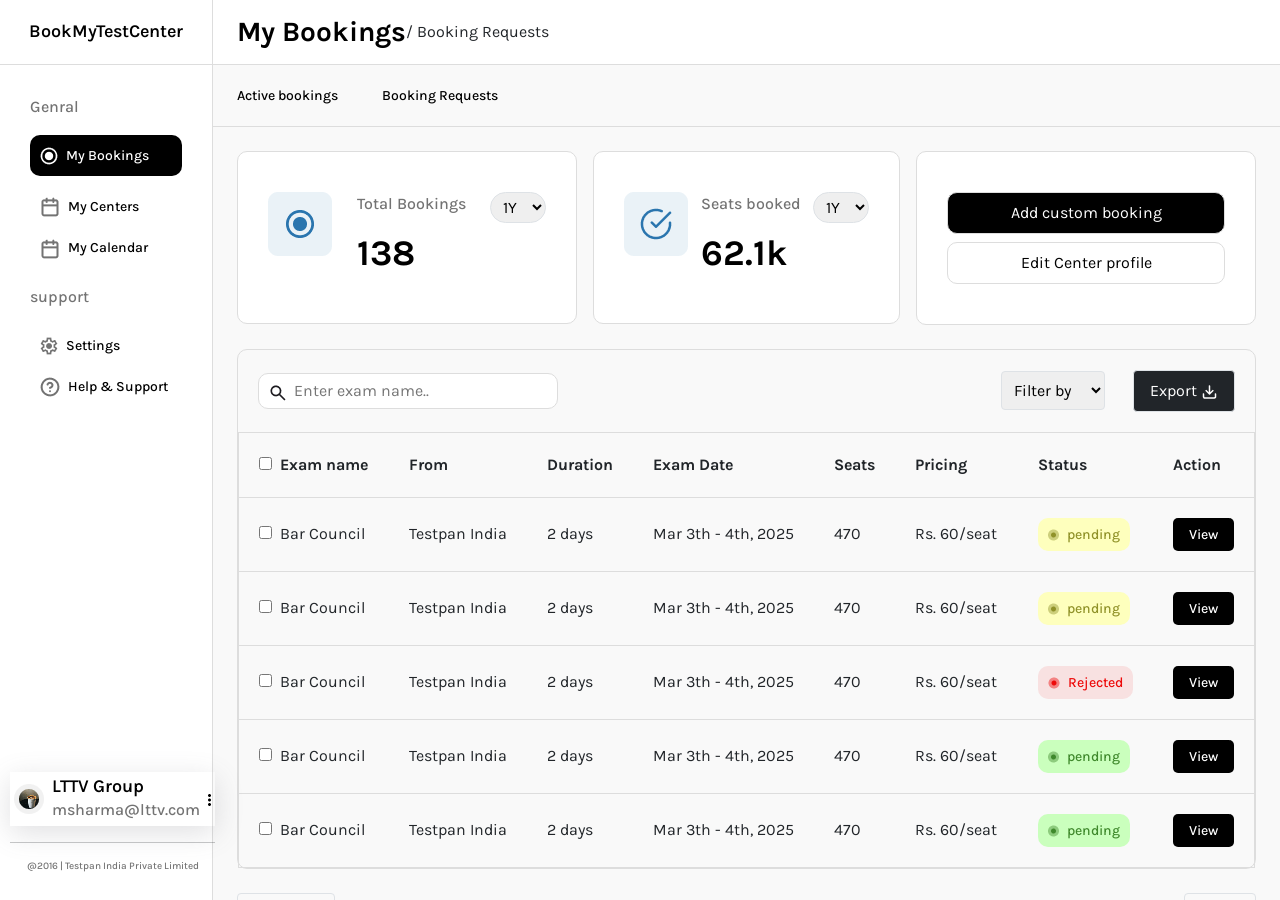
==== booking.html @ d80aacbb "test center ui" ====
<!DOCTYPE html>
<html lang="en">

<head>
    <meta charset="UTF-8">
    <meta name="viewport" content="width=device-width, initial-scale=1.0">
    <title>TestCenter_project</title>
    <link rel="stylesheet" href="./bootstrap/bootstrap.min.css">
    <link rel="stylesheet" href="./css/style.css">
    <link rel="icon" href="./asserts/logo.png">
</head>

<body>

    <!-- ///////////////////////////////////// My Bookings section start ///////////////////////////////////-->
    <div class="My-booking-section" id="booking">
        <div class="container-fluid">
            <div class="row">
                <div class="col-2 p-0">
                    <div class="aside-section">
                        <div class="aside-heading">
                            <h3 class="m-0">BookMyTestCenter</h3>
                        </div>
                        <ul class="aside-list">
                            <p>Genral</p>
                            <li><a href="#" class="active-link"><img src="./asserts/white-circle.png" alt=""
                                        class="me-2">My Bookings</a></li>
                            <li><a href="#"><img src="./asserts/Calendar.png" alt="" class="me-2">My Centers</a></li>
                            <li><a href="#"><img src="./asserts/Calendar.png" alt="" class="me-2">My Calendar</a></li>
                            <p class="mt-3">support</p>
                            <li>
                                <a href="#"> <img src="./asserts/setting-icon.png" alt="" class="me-2">Settings</a>
                            </li>
                            <li>
                                <a href="#"><img src="./asserts/help-icon.png" alt="" class="me-2">Help & Support</a>
                            </li>
                        </ul>
                        <div class="company-wrapper">
                            <div class="company-add">
                                <div class="p-1">
                                    <img src="./asserts/coffee-logo.png" alt="">
                                </div>
                                <div class="comp-heading p-1">
                                    <h3 class="m-0">LTTV Group</h3>
                                    <p class="m-0">msharma@lttv.com</p>
                                </div>
                                <div class="p-1">
                                    <img src="./asserts/dout-icon.png" alt="">
                                </div>
                            </div>
                            <hr>
                            <p class="founding">@2016 | Testpan India Private Limited</p>
                        </div>

                    </div>
                </div>
                <div class="col-10 p-0 ">
                    <div class="container-wrapper">
                        <div class="my-booking-wrapper">
                            <div class="my-booking-header ps-4">
                                <h2 class="m-0 fs-3">My Bookings</h2>
                                <span>/ Booking Requests</span>
                            </div>
                        </div>
                        <!-- ///////////////////////////////////////// Modal -->
                        <div class="modal fade" id="bookingModal" tabindex="-1" aria-labelledby="bookingModalLabel"
                            aria-hidden="true">
                            <div class="modal-dialog modal-lg">
                                <div class="modal-content">
                                    <div class="modal-header">
                                        <h5 class="modal-title fw-bold">Bar Council Exam</h5>
                                        <button type="button" class="btn-close" data-bs-dismiss="modal"
                                            aria-label="Close"></button>
                                    </div>
                                    <div class="modal-body">
                                        <h6 class="fw-semibold">01: Project Details</h6>

                                        <div class="form-group">
                                            <label class="form-label">Exam Date</label>
                                            <input type="text" class="form-control" value="Mar 3rd - 4th, 2025"
                                                readonly>
                                        </div>
                                        <div class="form-group">
                                            <label class="form-label">Exam Category</label>
                                            <input type="text" class="form-control" value="Government" readonly>
                                        </div>
                                        <div class="form-group">
                                            <label class="form-label">Exam City</label>
                                            <input type="text" class="form-control" value="Delhi" readonly>
                                        </div>
                                        <div class="form-group">
                                            <label class="form-label">Seats</label>
                                            <input type="text" class="form-control" value="470" readonly>
                                        </div>
                                        <div class="form-group">
                                            <label class="form-label">From</label>
                                            <input type="text" class="form-control" value="Testpan India" readonly>
                                        </div>
                                        <div class="form-group">
                                            <label class="form-label">Pricing</label>
                                            <input type="text" class="form-control" value="Rs. 60 / seat" readonly>
                                        </div>

                                        <h6 class="fw-semibold mt-4">02: Software & Hardware Requirements</h6>
                                        <div class="form-group">
                                            <label class="form-label">Exam Mode</label>
                                            <input type="text" class="form-control" value="Internet based" readonly>
                                        </div>

                                        <h6 class="fw-semibold mt-4">Computer Configuration</h6>
                                        <div class="form-group">
                                            <label class="form-label">Operating System</label>
                                            <input type="text" class="form-control" value="Windows 10" readonly>
                                        </div>
                                        <div class="form-group">
                                            <label class="form-label">RAM</label>
                                            <input type="text" class="form-control" value="4 GB" readonly>
                                        </div>
                                        <div class="form-group">
                                            <label class="form-label">Processor</label>
                                            <input type="text" class="form-control" value="i7, 10th Gen" readonly>
                                        </div>
                                        <div class="form-group">
                                            <label class="form-label">Display Resolution</label>
                                            <input type="text" class="form-control" value="1200 x 800" readonly>
                                        </div>
                                        <div class="form-group">
                                            <label class="form-label">Internet on each device</label>
                                            <input type="text" class="form-control" value="Yes" readonly>
                                        </div>

                                        <h6 class="fw-semibold mt-4">03: Amenity Requirements</h6>
                                        <div class="form-group">
                                            <label class="form-label">Parking Facility</label>
                                            <input type="text" class="form-control" value="Yes" readonly>
                                        </div>
                                        <div class="form-group">
                                            <label class="form-label">Security Guard</label>
                                            <input type="text" class="form-control" value="Male" readonly>
                                        </div>
                                        <div class="form-group">
                                            <label class="form-label">Lockers</label>
                                            <input type="text" class="form-control" value="Yes" readonly>
                                        </div>
                                        <div class="form-group">
                                            <label class="form-label">Waiting area</label>
                                            <input type="text" class="form-control" value="Yes" readonly>
                                        </div>
                                        <div class="form-group">
                                            <label class="form-label">Power Backup</label>
                                            <input type="text" class="form-control" value="Yes" readonly>
                                        </div>
                                        <div class="form-group">
                                            <label class="form-label">PH Handicapped</label>
                                            <input type="text" class="form-control" value="Yes" readonly>
                                        </div>
                                        <div class="form-group">
                                            <label class="form-label">Printer</label>
                                            <input type="text" class="form-control" value="Yes" readonly>
                                        </div>
                                        <div class="form-group">
                                            <label class="form-label">Rough sheet</label>
                                            <input type="text" class="form-control" value="Yes" readonly>
                                        </div>
                                        <div class="form-group">
                                            <label class="form-label">Partition</label>
                                            <input type="text" class="form-control" value="Yes" readonly>
                                        </div>
                                        <div class="form-group">
                                            <label class="form-label">AC in lab</label>
                                            <input type="text" class="form-control" value="Yes" readonly>
                                        </div>
                                        <div class="form-group">
                                            <label class="form-label">CCTV required </label>
                                            <input type="text" class="form-control" value="Yes" readonly>
                                        </div>
                                        <div class="form-group">
                                            <label class="form-label">Footage required </label>
                                            <input type="text" class="form-control" value="Yes" readonly>
                                        </div>
                                        <hr>
                                        <div>
                                            <button class="btn btn-danger reject-details">Reject</button>
                                            <button class="btn btn-success accept-details">Accept</button>
                                        </div>
                                    </div>
                                </div>
                            </div>
                        </div>
                        <!-- ///////////////////////////////////// -->
                        <div class="main-contant">
                            <div class="my-booking-tab px-4">
                                <a href="#">Active bookings</a>
                                <a href="#">Booking Requests</a>
                            </div>
                            <div class="matrix-wrapper p-4 d-flex justify-content-between align-items-center">
                                <div class="col-4">
                                    <div class="matrix-box justify-content-between">
                                        <div><img src="./asserts/Group 1073714507.png" alt=""></div>
                                        <div class="">
                                            <p>Total Bookings</p>
                                            <h2>138</h2>
                                        </div>
                                        <div>
                                            <select name="" id="" class="py-1 px-2 border rounded-pill">
                                                <option value="">1Y</option>
                                                <option value="">2Y</option>
                                                <option value="">3Y</option>
                                            </select>
                                        </div>
                                    </div>
                                </div>
                                <div class="col-4">
                                    <div class="matrix-box justify-content-between mx-3">
                                        <div><img src="./asserts/seets-books.png" alt=""></div>
                                        <div class="">
                                            <p>Seats booked</p>
                                            <h2>62.1k</h2>
                                        </div>
                                        <div>
                                            <select name="" id="" class="border rounded-pill px-2 py-1">
                                                <option value="">1Y</option>
                                                <option value="">2Y</option>
                                                <option value="">3Y</option>
                                            </select>
                                        </div>
                                    </div>
                                </div>
                                <div class=" col-4">
                                    <div class="matrix-box">
                                        <div class="custom-booking-btn-box">
                                            <button class="w-100 mb-2 custom-btn">Add custom booking</button>
                                            <button class="w-100 center-profile-btn">Edit Center profile</button>
                                        </div>
                                    </div>
                                </div>
                            </div>
                            <div class="table-wrapper px-4">
                                <div class="table-container">
                                    <div class="table-header">
                                        <div class="table-input"><img src="./asserts/search.png" alt=""><input
                                                type="text" placeholder="Enter exam name.."></div>
                                        <div>
                                            <select name="" id="" class="p-2 me-4 border rounded">
                                                <option value="">Filter by</option>
                                                <option value="">Filter by1</option>
                                                <option value="">Filter by2</option>
                                            </select>
                                            <button class="py-2 px-3 border rounded bg-dark text-white">Export <img
                                                    src="./asserts/Download.png" alt=""></button>
                                        </div>
                                    </div>
                                    <table>
                                        <thead>
                                            <tr>
                                                <th> <input type="checkbox" class="me-2">Exam name</th>
                                                <th>From</th>
                                                <th>Duration</th>
                                                <th>Exam Date</th>
                                                <th>Seats</th>
                                                <th>Pricing </th>
                                                <th>Status</th>
                                                <th>Action</th>
                                            </tr>
                                        </thead>
                                        <tbody>
                                            <tr>
                                                <td><input type="checkbox" class="me-2">Bar Council</td>
                                                <td>Testpan India</td>
                                                <td>2 days</td>
                                                <td>Mar 3th - 4th, 2025</td>
                                                <td>470</td>
                                                <td>Rs. 60/seat</td>
                                                <td><a href="#" class="pending"><img src="./asserts/panding-icon.png"
                                                            alt="" class="me-2">pending</a></td>
                                                <td><a href="#" class="View-btn" data-bs-toggle="modal"
                                                        data-bs-target="#bookingModal">View</a></td>
                                            </tr>
                                            <tr>
                                                <td><input type="checkbox" class="me-2">Bar Council</td>
                                                <td>Testpan India</td>
                                                <td>2 days</td>
                                                <td>Mar 3th - 4th, 2025</td>
                                                <td>470</td>
                                                <td>Rs. 60/seat</td>
                                                <td><a href="#" class="pending"><img src="./asserts/panding-icon.png"
                                                            alt="" class="me-2">pending</a></td>
                                                <td><a href="#" class="View-btn">View</a></td>
                                            </tr>
                                            <tr>
                                                <td><input type="checkbox" class="me-2">Bar Council</td>
                                                <td>Testpan India</td>
                                                <td>2 days</td>
                                                <td>Mar 3th - 4th, 2025</td>
                                                <td>470</td>
                                                <td>Rs. 60/seat</td>
                                                <td><a href="#" class="rejected "><img src="./asserts/reject-icon.png"
                                                            alt="" class="me-2">Rejected</a></td>
                                                <td><a href="#" class="View-btn">View</a></td>
                                            </tr>
                                            <tr>
                                                <td><input type="checkbox" class="me-2">Bar Council</td>
                                                <td>Testpan India</td>
                                                <td>2 days</td>
                                                <td>Mar 3th - 4th, 2025</td>
                                                <td>470</td>
                                                <td>Rs. 60/seat</td>
                                                <td><a href="#" class="accepted"><img src="./asserts/accept-icon.png"
                                                            alt="" class="me-2">pending</a></td>
                                                <td><a href="#" class="View-btn">View</a></td>
                                            </tr>
                                            <tr>
                                                <td><input type="checkbox" class="me-2">Bar Council</td>
                                                <td>Testpan India</td>
                                                <td>2 days</td>
                                                <td>Mar 3th - 4th, 2025</td>
                                                <td>470</td>
                                                <td>Rs. 60/seat</td>
                                                <td><a href="#" class="accepted"><img src="./asserts/accept-icon.png"
                                                            alt="" class="me-2">pending</a></td>
                                                <td><a href="#" class="View-btn">View</a></td>
                                            </tr>
                                        </tbody>
                                    </table>
                                </div>
                                <div class="py-4 d-flex justify-content-between align-items-center">
                                    <div class="border p-2 rounded"><img src="./asserts/Line 175.png" alt="">Previous
                                    </div>
                                    <div>Page 1 of 3</div>
                                    <div class="border p-2 rounded">Next <img src="./asserts/right-arrow.png" alt="">
                                    </div>
                                </div>

                            </div>
                        </div>
                    </div>
                </div>
                <div class="col-10 p-0 d-none">
                    <div class="container-wrapper">
                        <div class="my-booking-wrapper">
                            <div class="my-booking-header ps-4">
                                <h2 class="m-0 fs-3">My Bookings</h2>
                                <span>/ Booking Requests</span>

                            </div>
                        </div>
                        <div class="main-contant">
                            <div class="my-booking-tab px-4">
                                <a href="#">Active bookings</a>
                                <a href="#">Booking Requests</a>
                            </div>
                            <div class="matrix-wrapper p-4 d-flex justify-content-between align-items-center">
                                <div class="col-4">
                                    <div class="matrix-box justify-content-between">
                                        <div><img src="./asserts/Group 1073714507.png" alt=""></div>
                                        <div class="">
                                            <p>Total Bookings</p>
                                            <h2>138</h2>
                                        </div>
                                        <div>
                                            <select name="" id="" class="py-1 px-2 border rounded-pill">
                                                <option value="">1Y</option>
                                                <option value="">2Y</option>
                                                <option value="">3Y</option>
                                            </select>
                                        </div>
                                    </div>
                                </div>
                                <div class="col-4">
                                    <div class="matrix-box justify-content-between mx-3">
                                        <div><img src="./asserts/seets-books.png" alt=""></div>
                                        <div class="">
                                            <p>Seats booked</p>
                                            <h2>62.1k</h2>
                                        </div>
                                        <div>
                                            <select name="" id="" class="border rounded-pill px-2 py-1">
                                                <option value="">1Y</option>
                                                <option value="">2Y</option>
                                                <option value="">3Y</option>
                                            </select>
                                        </div>
                                    </div>
                                </div>
                                <div class=" col-4">
                                    <div class="matrix-box">
                                        <div class="custom-booking-btn-box">
                                            <button class="w-100 mb-2 custom-btn">Add custom booking</button>
                                            <button class="w-100 center-profile-btn">Edit Center profile</button>
                                        </div>
                                    </div>
                                </div>
                            </div>
                            <div class="table-wrapper px-4">
                                <div class="table-container">
                                    <div class="table-header">
                                        <div class="table-input"><img src="./asserts/search.png" alt=""><input
                                                type="text" placeholder="Enter exam name.."></div>
                                        <div>
                                            <select name="" id="" class="p-2 me-4 border rounded">
                                                <option value="">Filter by</option>
                                                <option value="">Filter by1</option>
                                                <option value="">Filter by2</option>
                                            </select>
                                            <button class="py-2 px-3 border rounded bg-dark text-white">Export <img
                                                    src="./asserts/Download.png" alt=""></button>
                                        </div>
                                    </div>
                                    <table>
                                        <thead>
                                            <tr>
                                                <th> <input type="checkbox" class="me-2">Exam name</th>
                                                <th>From</th>
                                                <th>Duration</th>
                                                <th>Exam Date</th>
                                                <th>Seats</th>
                                                <th>Pricing </th>
                                                <th>Status</th>
                                                <th>Action</th>
                                            </tr>
                                        </thead>
                                        <tbody>
                                            <tr>
                                                <td><input type="checkbox" class="me-2">Bar Council</td>
                                                <td>Testpan India</td>
                                                <td>2 days</td>
                                                <td>Mar 3th - 4th, 2025</td>
                                                <td>470</td>
                                                <td>Rs. 60/seat</td>
                                                <td><a href="#" class="accepted"><img src="./asserts/accept-icon.png"
                                                            alt="" class="me-2">Accepted</a></td>
                                                <td><a href="#" class="View-btn" data-bs-toggle="modal"
                                                        data-bs-target="#bookingModal">View</a></td>
                                            </tr>
                                            <tr>
                                                <td><input type="checkbox" class="me-2">Bar Council</td>
                                                <td>Testpan India</td>
                                                <td>2 days</td>
                                                <td>Mar 3th - 4th, 2025</td>
                                                <td>470</td>
                                                <td>Rs. 60/seat</td>
                                                <td><a href="#" class="pending"><img src="./asserts/panding-icon.png"
                                                            alt="" class="me-2">pending</a></td>
                                                <td><a href="#" class="View-btn">View</a></td>
                                            </tr>
                                            <tr>
                                                <td><input type="checkbox" class="me-2">Bar Council</td>
                                                <td>Testpan India</td>
                                                <td>2 days</td>
                                                <td>Mar 3th - 4th, 2025</td>
                                                <td>470</td>
                                                <td>Rs. 60/seat</td>
                                                <td><a href="#" class="rejected "><img src="./asserts/reject-icon.png"
                                                            alt="" class="me-2">Rejected</a></td>
                                                <td><a href="#" class="View-btn">View</a></td>
                                            </tr>
                                            <tr>
                                                <td><input type="checkbox" class="me-2">Bar Council</td>
                                                <td>Testpan India</td>
                                                <td>2 days</td>
                                                <td>Mar 3th - 4th, 2025</td>
                                                <td>470</td>
                                                <td>Rs. 60/seat</td>
                                                <td><a href="#" class="accepted"><img src="./asserts/accept-icon.png"
                                                            alt="" class="me-2">Accepted</a></td>
                                                <td><a href="#" class="View-btn">View</a></td>
                                            </tr>
                                            <tr>
                                                <td><input type="checkbox" class="me-2">Bar Council</td>
                                                <td>Testpan India</td>
                                                <td>2 days</td>
                                                <td>Mar 3th - 4th, 2025</td>
                                                <td>470</td>
                                                <td>Rs. 60/seat</td>
                                                <td><a href="#" class="accepted"><img src="./asserts/accept-icon.png"
                                                            alt="" class="me-2">Accepted</a></td>
                                                <td><a href="#" class="View-btn">View</a></td>
                                            </tr>
                                        </tbody>
                                    </table>
                                </div>
                                <div class="py-4 d-flex justify-content-between align-items-center">
                                    <div class="border p-2 rounded"><img src="./asserts/Line 175.png" alt="">Previous
                                    </div>
                                    <div>Page 1 of 3</div>
                                    <div class="border p-2 rounded">Next <img src="./asserts/right-arrow.png" alt="">
                                    </div>
                                </div>
                            </div>
                        </div>
                    </div>
                </div>
            </div>
        </div>
    </div>
    <!-- ///////////////////////////////////// My Bookings section end -->


    <script src="./bootstrap/bootstrap.bundle.min.js"></script>
    <script src="./js/script.js"></script>
</body>

</html>
---- css/style.css ----
@import url('https://fonts.googleapis.com/css2?family=Karla:ital,wght@0,200..800;1,200..800&family=Roboto:ital,wght@0,100..900;1,100..900&display=swap');

* {
    padding: 0;
    margin: 0;
    box-sizing: border-box;
    font-family: "Karla", serif;
}

h2 {
    font-weight: 700 !important;
    font-size: 36px !important;
    color: #000000;
}

h3 {
    font-size: 18px !important;
    font-weight: 600 !important;
    color: #000000;

}

p {

    font-weight: 500 !important;
    font-size: 16px !important;
    color: #737373;

}

a {
    font-size: 14px !important;
    font-weight: 500 !important;
    color: #000000 !important;
}

label {
    color: #000;
}

.need-help {
    color: #DFDFDF !important;
    background: #000000 !important;
    border-radius: 10px !important;
    padding: 5px 10px;

}

.page {
    display: none;
}

.active {
    display: block;
}

/* ////////////////// slider start ////////////////////////////////*/
.testimonial-box {
    /* width: 400px; */
    background: white;
    padding: 20px;
    text-align: center;
    border-radius: 10px;
    /* box-shadow: 0px 0px 10px rgba(0, 0, 0, 0.1); */
    position: relative;
    overflow: hidden;
}

.testimonial-img-box {
    width: 100%;
    height: 200px;
    background-size: cover;
    background-position: center;
    transition: background-image 0.8s ease-in-out;
}


.testimonial-text-box {
    padding: 20px;
}

.text-center h2 {
    font-size: 22px;
    margin: 10px 0;
}

.text-center p {
    font-size: 16px;
    color: #555;
}

/* Indicators */
.center-profile-indecater {
    display: flex;
    justify-content: center;
    margin-top: 15px;
}

.center-profile-indecater div {
    width: 12px;
    height: 12px;
    background-color: #ddd;
    margin: 0 5px;
    border-radius: 50%;
    transition: background 0.5s;
}

.center-profile-indecater .active {
    background-color: #3498db;
    width: 50px;
    height: 20px;
    border-radius: 20px;
    background-color: #000;
}

/* /////////////////  slider end ///////////////////////////////*/

/* ////////////////////////////////////////////////////// Create an account style start /////////////////////// */
.center-profile,
.Center-Administration-details,
.Exam-Infrastructure-details-section,
.Bank-Account-details-section {
    background-color: #f9f9f9;
}

.back-to-website {
    border: 1px solid #DFDFDF !important;
    border-radius: 10px !important;
}

.form-wrapper input,
.country-code {
    background-color: #f9f9f9;
    border: none;
    outline: none;
    border: 1px solid #DFDFDF;
    border-radius: 10px;
}

.form-wrapper label {
    font-size: 14px;
}

.form-wrapper label span {
    color: #000;
    font-weight: 600;
}

.line-indicator {
    display: flex;
    justify-content: space-between;
    align-items: center;
    padding: 30px 0px;
}

.line-indicator div {
    width: 31%;
    height: 3px;
    background-color: #DDDDDD;
}

.testimonial-img-box {
    width: 100%;
    height: 300px;
    background-color: #fff;

}

.center-profile-indecater {
    display: flex;
    justify-content: center;
    align-items: center;
}

.center-profile-indecater div {
    width: 20px;
    height: 20px;
    background-color: #DDDDDD;
    border-radius: 50%;
    margin: 0px 10px;
}

.border.stepFilled {
    background-color: #f9f9f9;
    border: 1px solid #F9F9F9;
}

/* ////////////////////////////////////////////////////// Create an account style end /////////////////////// */


/*///////////////////////////////////// Verify your phone number section style start /////////////////////////*/
.text-wrapper p span {
    color: #000;
    font-weight: bold;
}

.form-wrapper-phone-number input {
    width: 65px;
    height: 60px;
    padding: 10px;
    border: 2px solid #000000;
    background: #F9FAFB;
    border-radius: 5px;
    display: flex;
    justify-content: center;
    align-items: center;
    font-size: 20px;
    font-weight: 600;
    text-align: center;

}

.form-wrapper-phone-number input[type="number"]::-webkit-inner-spin-button,
input[type="number"]::-webkit-outer-spin-button {
    -webkit-appearance: none;
    margin: 0;
}

.Create_phone_number {
    height: 100vh;
}

.first-indicator {
    background-color: #000 !important;
}

.first-center-profile-indecator {
    width: 50px !important;
    height: 20px !important;
    border-radius: 20px !important;
    background-color: #000 !important;
}

/*///////////////////////////////////// Verify your phone number section style end /////////////////////////*/


/* /////////////////////////////////// M-pin section style start //////////////////////////////////////////// */
.form-wrapper-M-pin input[type="number"]::-webkit-inner-spin-button,
input[type="number"]::-webkit-outer-spin-button {
    -webkit-appearance: none;
    margin: 0;
}

.form-wrapper-M-pin input {
    width: 80px;
    height: 70px;
    padding: 10px;
    border: 2px solid #000000;
    background: #F9FAFB;
    border-radius: 5px;
    display: flex;
    justify-content: center;
    align-items: center;
    font-size: 30px;
    font-weight: bolder;
    text-align: center;
}

/* /////////////////////////////////// M-pin section style end ////////////////////////////////////////////// */

/* //////////////////////////////////// center details style start //////////////////////////////////////// */
.center-details-section {
    background-color: #f9f9f9;
}

.border-shadow {
    box-shadow: 0px 1px 10px 0px #00000021;
}

.intro-tab {
    text-align: center;
    padding: 5px 0px;
    border-radius: 10px;
    background: #F9F9F9 !important;
    border: 1px solid #DFDFDF;

}

.center-details-form input {
    width: 100%;
    padding: 10px;
    border-radius: 10px;
    border: 1px solid #DFDFDF;
}

.center-details-form input[type="radio"] {
    width: 50px;
}

.radio-container {
    border: 1px solid #DFDFDF;
    padding: 10px 0;
    border-radius: 10px;
    background-color: #fff;

}

.Previous-btn {
    background-color: #f9f9f9 !important;
}

.formStep {
    display: none !important;
}

.formStep.show {
    display: block !important;
}

/* //////////////////////////////////// center details style end   ///////////////////////////////////////// */


/* ///////////////////////////////// Exam Infrastructure details section style start /////////////////////////*/

.network-option {
    width: 100%;
    padding: 10px;
    border-radius: 10px;

}

.save-btn {
    width: 81%;
    margin-left: 15px;
}

.Edit-btn {
    border: 1px solid #DDDDDD;
    width: 100%;
    text-align: center;
    background-color: #F9F9F9;
    margin: 0;
    padding: 10px;
    border-radius: 10px;

}


/* ///////////////////////////////// Exam Infrastructure details section style end /////////////////////////*/


/* ///////////////////////////////// Bank Account details section style start //////////////////////////// */
.gst-state-code-wrapper {
    border: 1px solid #DFDFDF;
    border-radius: 10px;
    padding-bottom: 10px;
}

.gst-state-code-wrapper input {
    border-radius: 10px 10px 0px 0px;
}

/* ///////////////////////////////// Bank Account details section style end //////////////////////////// */


/* ///////////////////////////////// pop-Up style start ////////////////////////////////////////// */
.popup-overlay {
    position: fixed;
    top: 0;
    left: 0;
    width: 100%;
    height: 100%;
    background: rgba(0, 0, 0, 0.5);
    display: none;
    /* Default hidden */
    justify-content: center;
    align-items: center;
}

.popup-content {
    background: white;
    padding: 20px;
    border-radius: 10px;
    text-align: center;
    width: 50%;
}

.close-btn {
    background: #000000;
    color: white;
    border: none;
    padding: 8px 15px;
    margin-top: 10px;
    cursor: pointer;
    border-radius: 10px;
}

.popup-content a {
    display: inline-block;
    color: #fff !important;
    text-decoration: none;
    font-size: 20px;
    font-weight: 600;
}

/* ///////////////////////////////// pop-Up style end ///////////////////////////////////////// */
.newLabWrapper {
    display: none;
}

.newLabWrapper.show {
    display: block;
}


/* /////////////////////////////////////// my booking style start /////////////////////////////////*/
.aside-section {
    border-right: 1px solid #DDDDDD;
    height: 100vh;
    position: relative;
}

.aside-heading {
    border-bottom: 1px solid #DDDDDD;
    text-align: center;
    padding: 21px 0px;
}

.aside-list {
    padding: 30px;
    margin: 0;
    list-style: none;
}

.aside-list li a {
    text-decoration: none;
    display: block;
    padding: 10px;
}

.active-link {
    background-color: #000000;
    color: #fff !important;
    margin-bottom: 10px;
    border-radius: 10px;
}


.company-wrapper {
    position: absolute;
    bottom: 0px;
    padding: 10px;
}

.company-add {
    display: flex;
    justify-content: space-between;
    align-items: center;
    box-shadow: rgba(100, 100, 111, 0.2) 0px 7px 29px 0px;
}

.founding {
    font-size: 10px !important;
    text-align: center;
}

.comp-heading h3 {
    font-size: 10px;
}

.comp-heading p {
    font-size: 10px;
}

.my-booking-wrapper {
    flex: 1;
}

.my-booking-header {
    display: flex;
    justify-content: start;
    align-items: center;
    border-bottom: 1px solid #DDDDDD;
    padding: 15px 0px;
    background-color: #fff;
}

.my-booking-tab {
    border-bottom: 1px solid #DDDDDD;
}

.my-booking-tab a {
    margin-right: 40px;
    text-decoration: none;
    padding: 20px 0px;
    display: inline-block;
}

.my-booking-tab a:hover {
    border-bottom: 1px solid #000;
}

.main-contant {
    background-color: #f9f9f9;

}

.container-wrapper {
    height: 100vh;
    overflow: auto;
}

.matrix-box {
    border: 1px solid #f9f9f9;
    padding: 40px 30px;
    border-radius: 10px;
    border: 1px solid #DDDDDD;
    background-color: #fff;
    display: flex;
}

.custom-booking-btn-box button {
    padding: 8px 0px;
    border: 1px solid #DDDDDD;
    border-radius: 10px;
}

.custom-btn {
    background-color: #000;
    color: #fff;
}

.center-profile-btn {
    background-color: #fff;
    color: #000;
}

.table-container {
    border-radius: 10px;
    border: 1px solid #DDDDDD;


}

.table-header {
    display: flex;
    justify-content: space-between;
    align-items: center;
    padding: 20px;

}

.table-input {
    position: relative;
}

.table-input input {
    padding: 5px 35px;
    border: 1px solid #DDDDDD;
    border-radius: 10px;
    width: 300px;
}

.table-input img {
    position: absolute;
    left: 10px;
    top: 10px;

}

table {
    width: 100%;
}

tr {
    border: 1px solid #DDDDDD;
}

td,
th {
    padding: 20px;
}

.pending {
    background: #FEFFBD;
    color: #909229 !important;
    display: inline-block;
    padding: 6px 10px;
    border-radius: 10px;
    text-decoration: none;
}

.rejected {
    background: #ED0A0A1A;
    color: #ED0A0A !important;
    display: inline-block;
    padding: 6px 10px;
    border-radius: 10px;
    text-decoration: none;
}

.accepted {
    background: #CAFFBD;
    color: #3F892C !important;
    display: inline-block;
    padding: 6px 10px;
    border-radius: 10px;
    text-decoration: none;
}

.View-btn {
    padding: 6px 16px;
    background-color: #000;
    color: #fff !important;
    display: inline-block;
    text-decoration: none;
    border-radius: 5px;
}

/*////////////////////////////////////// my booking style end //////////////////////////////////*/

/* Custom CSS for modal */
.modal-content {
    padding: 20px;
    border-radius: 10px;
    max-width: 553px;
}

.modal-header {
    border-bottom: none;
}

.modal-body {
    overflow-y: auto;
}

.form-group {
    display: flex;
    align-items: center;
    margin-bottom: 10px;
}

.form-label {
    width: 40%;
    /* Adjust width of label */
    font-weight: bold;
}

.form-control {
    width: 60%;
    /* Adjust width of input */
}

.reject-details {
    width: 150px;
}

.accept-details {
    width: 315px;
    margin-left: 10px;
}
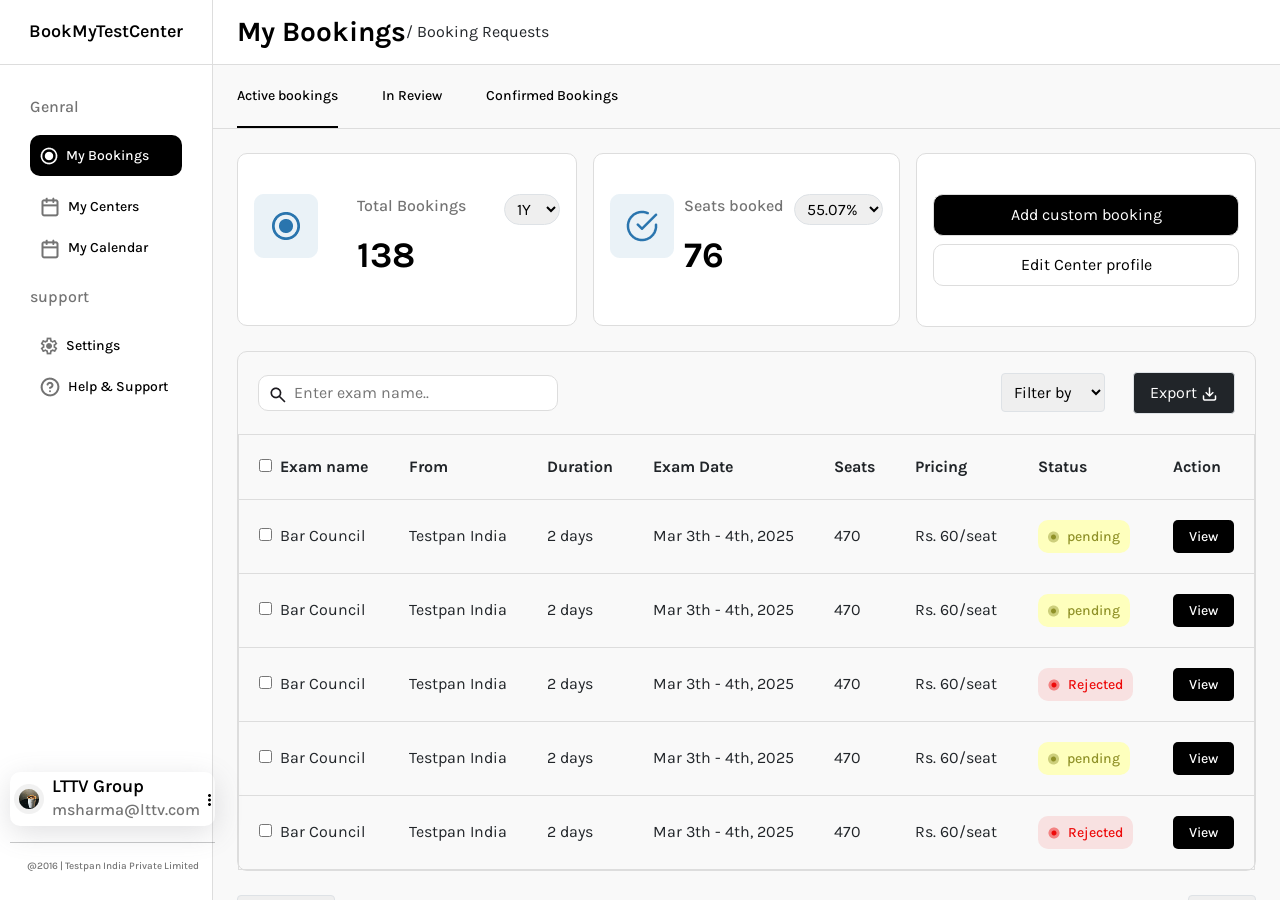
==== commit 9649bf53: "test center ui" ====
--- a/booking.html
+++ b/booking.html
@@ -23,16 +23,26 @@
                         </div>
                         <ul class="aside-list">
                             <p>Genral</p>
-                            <li><a href="#" class="active-link"><img src="./asserts/white-circle.png" alt=""
-                                        class="me-2">My Bookings</a></li>
-                            <li><a href="#"><img src="./asserts/Calendar.png" alt="" class="me-2">My Centers</a></li>
-                            <li><a href="#"><img src="./asserts/Calendar.png" alt="" class="me-2">My Calendar</a></li>
+                            <li>
+                                <a href="#" class="link active" onclick="openCenterBooking(0)"><img
+                                        src="./asserts/white-circle.png" alt="" class="me-2">My Bookings</a>
+                            </li>
+                            <li>
+                                <a href="#" class="link" onclick="openCenterBooking(1)"><img
+                                        src="./asserts/Calendar.png" alt="" class="me-2">My Centers</a>
+                            </li>
+                            <li>
+                                <a href="#" class="link" onclick="openCenterBooking(2)"><img
+                                        src="./asserts/Calendar.png" alt="" class="me-2">My Calendar</a>
+                            </li>
                             <p class="mt-3">support</p>
                             <li>
-                                <a href="#"> <img src="./asserts/setting-icon.png" alt="" class="me-2">Settings</a>
+                                <a href="#" class="link" onclick="openCenterBooking(3)"><img
+                                        src="./asserts/setting-icon.png" alt="" class="me-2">Settings</a>
                             </li>
                             <li>
-                                <a href="#"><img src="./asserts/help-icon.png" alt="" class="me-2">Help & Support</a>
+                                <a href="#" class="link" onclick="openCenterBooking(4)"><img
+                                        src="./asserts/help-icon.png" alt="" class="me-2">Help & Support</a>
                             </li>
                         </ul>
                         <div class="company-wrapper">
@@ -55,439 +65,1145 @@
                     </div>
                 </div>
                 <div class="col-10 p-0 ">
-                    <div class="container-wrapper">
+                    <div class="booking-center active">
                         <div class="my-booking-wrapper">
                             <div class="my-booking-header ps-4">
                                 <h2 class="m-0 fs-3">My Bookings</h2>
                                 <span>/ Booking Requests</span>
                             </div>
                         </div>
-                        <!-- ///////////////////////////////////////// Modal -->
+                        <div class="main-contant">
+                            <div class="my-booking-tab px-4">
+                                <a href="#" class="booking-tab active" onclick="changeTab(0)">Active bookings</a>
+                                <a href="#" class="booking-tab" onclick="changeTab(1)">In Review</a>
+                                <a href="#" class="booking-tab" onclick="changeTab(2)">Confirmed Bookings</a>
+                            </div>
+                            <div class="Matrix-table-cnt center active">
+                                <div class="matrix-wrapper p-4 d-flex justify-content-between align-items-center">
+                                    <div class="col-4">
+                                        <div class="matrix-box justify-content-between">
+                                            <div><img src="./asserts/Group 1073714507.png" alt=""></div>
+                                            <div class="">
+                                                <p>Total Bookings</p>
+                                                <h2>138</h2>
+                                            </div>
+                                            <div>
+                                                <select name="" id="" class="py-1 px-2 border rounded-pill">
+                                                    <option value="">1Y</option>
+                                                    <option value="">2Y</option>
+                                                    <option value="">3Y</option>
+                                                </select>
+                                            </div>
+                                        </div>
+                                    </div>
+                                    <div class="col-4">
+                                        <div class="matrix-box justify-content-between mx-3">
+                                            <div><img src="./asserts/seets-books.png" alt=""></div>
+                                            <div class="">
+                                                <p>Seats booked</p>
+                                                <h2>76</h2>
+                                            </div>
+                                            <div>
+                                                <select name="" id="" class="border rounded-pill px-2 py-1">
+                                                    <option value="">55.07%</option>
+                                                    <option value="">2Y</option>
+                                                    <option value="">3Y</option>
+                                                </select>
+                                            </div>
+                                        </div>
+                                    </div>
+                                    <div class=" col-4">
+                                        <div class="matrix-box">
+                                            <div class="custom-booking-btn-box w-100">
+                                                <button class="w-100 mb-2 custom-btn" data-bs-toggle="modal"
+                                                    data-bs-target="#add-new-bookingModal">Add custom booking</button>
+                                                <button class="w-100 center-profile-btn">Edit Center profile</button>
+                                            </div>
+                                        </div>
+                                    </div>
+                                </div>
+                                <div class="table-wrapper px-4">
+                                    <div class="table-container">
+                                        <div class="table-header">
+                                            <div class="table-input"><img src="./asserts/search.png" alt=""><input
+                                                    type="text" placeholder="Enter exam name.."></div>
+                                            <div>
+                                                <select name="" id="" class="p-2 me-4 border rounded">
+                                                    <option value="">Filter by</option>
+                                                    <option value="">Filter by1</option>
+                                                    <option value="">Filter by2</option>
+                                                </select>
+                                                <button class="py-2 px-3 border rounded bg-dark text-white">Export <img
+                                                        src="./asserts/Download.png" alt=""></button>
+                                            </div>
+                                        </div>
+                                        <table id="myTable">
+                                            <thead>
+                                                <tr>
+                                                    <th> <input type="checkbox" class="me-2">Exam name</th>
+                                                    <th>From</th>
+                                                    <th>Duration</th>
+                                                    <th>Exam Date</th>
+                                                    <th>Seats</th>
+                                                    <th>Pricing </th>
+                                                    <th>Status</th>
+                                                    <th>Action</th>
+                                                </tr>
+                                            </thead>
+                                            <tbody>
+                                                <tr>
+                                                    <td><input type="checkbox" class="me-2">Bar Council</td>
+                                                    <td>Testpan India</td>
+                                                    <td>2 days</td>
+                                                    <td>Mar 3th - 4th, 2025</td>
+                                                    <td>470</td>
+                                                    <td>Rs. 60/seat</td>
+                                                    <td><a href="#" class="pending"><img
+                                                                src="./asserts/panding-icon.png" alt=""
+                                                                class="me-2">pending</a></td>
+                                                    <td><a href="#" class="View-btn" data-bs-toggle="modal"
+                                                            data-bs-target="#bookingModal">View</a></td>
+                                                </tr>
+                                                <tr>
+                                                    <td><input type="checkbox" class="me-2">Bar Council</td>
+                                                    <td>Testpan India</td>
+                                                    <td>2 days</td>
+                                                    <td>Mar 3th - 4th, 2025</td>
+                                                    <td>470</td>
+                                                    <td>Rs. 60/seat</td>
+                                                    <td><a href="#" class="pending"><img
+                                                                src="./asserts/panding-icon.png" alt=""
+                                                                class="me-2">pending</a></td>
+                                                    <td><a href="#" class="View-btn" data-bs-toggle="modal"
+                                                            data-bs-target="#bookingModal">View</a></td>
+                                                </tr>
+                                                <tr>
+                                                    <td><input type="checkbox" class="me-2">Bar Council</td>
+                                                    <td>Testpan India</td>
+                                                    <td>2 days</td>
+                                                    <td>Mar 3th - 4th, 2025</td>
+                                                    <td>470</td>
+                                                    <td>Rs. 60/seat</td>
+                                                    <td><a href="#" class="rejected "><img
+                                                                src="./asserts/reject-icon.png" alt=""
+                                                                class="me-2">Rejected</a></td>
+                                                    <td><a href="#" class="View-btn" data-bs-toggle="modal"
+                                                            data-bs-target="#bookingModal">View</a></td>
+                                                </tr>
+                                                <tr>
+                                                    <td><input type="checkbox" class="me-2">Bar Council</td>
+                                                    <td>Testpan India</td>
+                                                    <td>2 days</td>
+                                                    <td>Mar 3th - 4th, 2025</td>
+                                                    <td>470</td>
+                                                    <td>Rs. 60/seat</td>
+                                                    <td><a href="#" class="pending"><img
+                                                                src="./asserts/panding-icon.png" alt=""
+                                                                class="me-2">pending</a></td>
+                                                    <td><a href="#" class="View-btn" data-bs-toggle="modal"
+                                                            data-bs-target="#bookingModal">View</a></td>
+                                                </tr>
+                                                <tr>
+                                                    <td><input type="checkbox" class="me-2">Bar Council</td>
+                                                    <td>Testpan India</td>
+                                                    <td>2 days</td>
+                                                    <td>Mar 3th - 4th, 2025</td>
+                                                    <td>470</td>
+                                                    <td>Rs. 60/seat</td>
+                                                    <td><a href="#" class="rejected "><img
+                                                                src="./asserts/reject-icon.png" alt=""
+                                                                class="me-2">Rejected</a></td>
+                                                    <td><a href="#" class="View-btn" data-bs-toggle="modal"
+                                                            data-bs-target="#bookingModal">View</a></td>
+                                                </tr>
+                                            </tbody>
+                                        </table>
+                                    </div>
+                                </div>
+                            </div>
+                            <div class="Matrix-table-cnt In-Review center">
+                                <div class="matrix-wrapper p-4 d-flex justify-content-start align-items-center">
+                                    <div class="col-4">
+                                        <div class="matrix-box justify-content-between">
+                                            <div><img src="./asserts/Group 1073714507.png" alt=""></div>
+                                            <div class="">
+                                                <p>In Review</p>
+                                                <h2>58/62</h2>
+                                            </div>
+                                            <div>
+                                                <p class="py-1 px-2 border rounded-pill m-0">% 93.54%</p>
+                                            </div>
+                                        </div>
+                                    </div>
+                                    <div class=" col-4">
+                                        <div class="matrix-box ms-3">
+                                            <div class="custom-booking-btn-box w-100">
+                                                <button class="w-100 mb-2 custom-btn custom-btn" data-bs-toggle="modal"
+                                                    data-bs-target="#add-new-bookingModal">Add custom booking</button>
+                                                <button class="w-100 center-profile-btn">Edit Center profile</button>
+                                            </div>
+                                        </div>
+                                    </div>
+                                </div>
+                                <div class="table-wrapper px-4">
+                                    <div class="table-container">
+                                        <div class="table-header">
+                                            <div class="table-input"><img src="./asserts/search.png" alt=""><input
+                                                    type="text" placeholder="Enter exam name.."></div>
+                                            <div>
+                                                <select name="" id="" class="p-2 me-4 border rounded">
+                                                    <option value="">Filter by</option>
+                                                    <option value="">Filter by1</option>
+                                                    <option value="">Filter by2</option>
+                                                </select>
+                                                <button class="py-2 px-3 border rounded bg-dark text-white">Export <img
+                                                        src="./asserts/Download.png" alt=""></button>
+                                            </div>
+                                        </div>
+                                        <table id="myTable">
+                                            <thead>
+                                                <tr>
+                                                    <th> <input type="checkbox" class="me-2">Exam name</th>
+                                                    <th>From</th>
+                                                    <th>Duration</th>
+                                                    <th>Exam Date</th>
+                                                    <th>Seats</th>
+                                                    <th>Pricing </th>
+                                                    <th>Status</th>
+                                                    <th>Action</th>
+                                                </tr>
+                                            </thead>
+                                            <tbody>
+                                                <tr>
+                                                    <td><input type="checkbox" class="me-2">Bar Council</td>
+                                                    <td>Testpan India</td>
+                                                    <td>2 days</td>
+                                                    <td>Mar 3th - 4th, 2025</td>
+                                                    <td>470</td>
+                                                    <td>Rs. 60/seat</td>
+                                                    <td><a href="#" class="pending"><img
+                                                                src="./asserts/panding-icon.png" alt="" class="me-2">In
+                                                            review</a></td>
+                                                    <td><a href="#" class="View-btn" data-bs-toggle="modal"
+                                                            data-bs-target="#reviewModal">View</a></td>
+                                                </tr>
+                                                <tr>
+                                                    <td><input type="checkbox" class="me-2">Bar Council</td>
+                                                    <td>Testpan India</td>
+                                                    <td>2 days</td>
+                                                    <td>Mar 3th - 4th, 2025</td>
+                                                    <td>470</td>
+                                                    <td>Rs. 60/seat</td>
+                                                    <td><a href="#" class="pending"><img
+                                                                src="./asserts/panding-icon.png" alt="" class="me-2">In
+                                                            review</a></td>
+                                                    <td><a href="#" class="View-btn" data-bs-toggle="modal"
+                                                            data-bs-target="#bookingModal">View</a></td>
+                                                </tr>
+                                                <tr>
+                                                    <td><input type="checkbox" class="me-2">Bar Council</td>
+                                                    <td>Testpan India</td>
+                                                    <td>2 days</td>
+                                                    <td>Mar 3th - 4th, 2025</td>
+                                                    <td>470</td>
+                                                    <td>Rs. 60/seat</td>
+                                                    <td><a href="#" class="pending"><img
+                                                                src="./asserts/panding-icon.png" alt="" class="me-2">In
+                                                            review</a></td>
+                                                    <td><a href="#" class="View-btn" data-bs-toggle="modal"
+                                                            data-bs-target="#bookingModal">View</a></td>
+                                                </tr>
+                                                <tr>
+                                                    <td><input type="checkbox" class="me-2">Bar Council</td>
+                                                    <td>Testpan India</td>
+                                                    <td>2 days</td>
+                                                    <td>Mar 3th - 4th, 2025</td>
+                                                    <td>470</td>
+                                                    <td>Rs. 60/seat</td>
+                                                    <td><a href="#" class="pending"><img
+                                                                src="./asserts/panding-icon.png" alt="" class="me-2">In
+                                                            review</a></td>
+                                                    <td><a href="#" class="View-btn" data-bs-toggle="modal"
+                                                            data-bs-target="#bookingModal">View</a></td>
+                                                </tr>
+                                                <tr>
+                                                    <td><input type="checkbox" class="me-2">Bar Council</td>
+                                                    <td>Testpan India</td>
+                                                    <td>2 days</td>
+                                                    <td>Mar 3th - 4th, 2025</td>
+                                                    <td>470</td>
+                                                    <td>Rs. 60/seat</td>
+                                                    <td><a href="#" class="pending"><img
+                                                                src="./asserts/panding-icon.png" alt="" class="me-2">In
+                                                            review</a></td>
+                                                    <td><a href="#" class="View-btn" data-bs-toggle="modal"
+                                                            data-bs-target="#bookingModa">View</a></td>
+                                                </tr>
+                                            </tbody>
+                                        </table>
+                                    </div>
+                                </div>
+                            </div>
+                            <div class="Matrix-table-cnt Confirmed-Bookings center">
+                                <div class="matrix-wrapper p-4 d-flex justify-content-between align-items-center">
+                                    <div class="col-4">
+                                        <div class="matrix-box justify-content-between">
+                                            <div><img src="./asserts/Group 1073714507.png" alt=""></div>
+                                            <div class="">
+                                                <p>Confirmed bookings</p>
+                                                <h2>58/62</h2>
+                                            </div>
+                                            <div>
+                                                <p class="py-1 px-2 border rounded-pill">% 6.46%</p>
+                                            </div>
+                                        </div>
+                                    </div>
+                                    <div class="col-4">
+                                        <div class="matrix-box justify-content-between mx-3">
+                                            <div><img src="./asserts/seets-books.png" alt=""></div>
+                                            <div class="">
+                                                <p>Seats booked</p>
+                                                <h2>1385</h2>
+                                            </div>
+                                            <div>
+                                                <select name="" id="" class="border rounded-pill px-2 py-1">
+                                                    <option value="">1Y</option>
+                                                    <option value="">2Y</option>
+                                                    <option value="">3Y</option>
+                                                </select>
+                                            </div>
+                                        </div>
+                                    </div>
+                                    <div class=" col-4">
+                                        <div class="matrix-box">
+                                            <div class="custom-booking-btn-box w-100">
+                                                <button class="w-100 mb-2 custom-btn custom-btn" data-bs-toggle="modal"
+                                                    data-bs-target="#add-new-bookingModal">Add custom booking</button>
+                                                <button class="w-100 center-profile-btn">Edit Center profile</button>
+                                            </div>
+                                        </div>
+                                    </div>
+                                </div>
+                                <div class="table-wrapper px-4">
+                                    <div class="table-container">
+                                        <div class="table-header">
+                                            <div class="table-input"><img src="./asserts/search.png" alt=""><input
+                                                    type="text" placeholder="Enter exam name.."></div>
+                                            <div>
+                                                <select name="" id="" class="p-2 me-4 border rounded">
+                                                    <option value="">Filter by</option>
+                                                    <option value="">Filter by1</option>
+                                                    <option value="">Filter by2</option>
+                                                </select>
+                                                <button class="py-2 px-3 border rounded bg-dark text-white">Export <img
+                                                        src="./asserts/Download.png" alt=""></button>
+                                            </div>
+                                        </div>
+                                        <table id="myTable">
+                                            <thead>
+                                                <tr>
+                                                    <th> <input type="checkbox" class="me-2">Exam name</th>
+                                                    <th>From</th>
+                                                    <th>Duration</th>
+                                                    <th>Exam Date</th>
+                                                    <th>Seats</th>
+                                                    <th>Pricing </th>
+                                                    <th>Status</th>
+                                                    <th>Action</th>
+                                                </tr>
+                                            </thead>
+                                            <tbody>
+                                                <tr>
+                                                    <td><input type="checkbox" class="me-2">Bar Council</td>
+                                                    <td>Testpan India</td>
+                                                    <td>2 days</td>
+                                                    <td>Mar 3th - 4th, 2025</td>
+                                                    <td>470</td>
+                                                    <td>Rs. 60/seat</td>
+                                                    <td><a href="#" class="accepted"><img
+                                                                src="./asserts/conform-icon.png" alt=""
+                                                                class="me-2">Confirmed</a></td>
+                                                    <td><a href="#" class="View-btn" data-bs-toggle="modal" data-bs-target="#acceptModal">View</a></td>
+                                                </tr>
+                                                <tr>
+                                                    <td><input type="checkbox" class="me-2">Bar Council</td>
+                                                    <td>Testpan India</td>
+                                                    <td>2 days</td>
+                                                    <td>Mar 3th - 4th, 2025</td>
+                                                    <td>470</td>
+                                                    <td>Rs. 60/seat</td>
+                                                    <td><a href="#" class="accepted"><img
+                                                                src="./asserts/conform-icon.png" alt=""
+                                                                class="me-2">Confirmed</a></td>
+                                                    <td><a href="#" class="View-btn">View</a></td>
+                                                </tr>
+                                                <tr>
+                                                    <td><input type="checkbox" class="me-2">Bar Council</td>
+                                                    <td>Testpan India</td>
+                                                    <td>2 days</td>
+                                                    <td>Mar 3th - 4th, 2025</td>
+                                                    <td>470</td>
+                                                    <td>Rs. 60/seat</td>
+                                                    <td><a href="#" class="accepted"><img
+                                                                src="./asserts/conform-icon.png" alt=""
+                                                                class="me-2">Confirmed</a></td>
+                                                    <td><a href="#" class="View-btn">View</a></td>
+                                                </tr>
+                                                <tr>
+                                                    <td><input type="checkbox" class="me-2">Bar Council</td>
+                                                    <td>Testpan India</td>
+                                                    <td>2 days</td>
+                                                    <td>Mar 3th - 4th, 2025</td>
+                                                    <td>470</td>
+                                                    <td>Rs. 60/seat</td>
+                                                    <td><a href="#" class="accepted"><img
+                                                                src="./asserts/conform-icon.png" alt=""
+                                                                class="me-2">Confirmed</a></td>
+                                                    <td><a href="#" class="View-btn">View</a></td>
+                                                </tr>
+                                                <tr>
+                                                    <td><input type="checkbox" class="me-2">Bar Council</td>
+                                                    <td>Testpan India</td>
+                                                    <td>2 days</td>
+                                                    <td>Mar 3th - 4th, 2025</td>
+                                                    <td>470</td>
+                                                    <td>Rs. 60/seat</td>
+                                                    <td><a href="#" class="accepted"><img
+                                                                src="./asserts/conform-icon.png" alt=""
+                                                                class="me-2">Confirmed</a></td>
+                                                    <td><a href="#" class="View-btn">View</a></td>
+                                                </tr>
+                                            </tbody>
+                                        </table>
+                                    </div>
+                                </div>
+                            </div>
+                            <div class="p-4 d-flex justify-content-between align-items-center">
+                                <button class="border p-2 rounded" onclick="prevPage()"><img
+                                        src="./asserts/Line 175.png" alt="">Previous
+                                </button>
+                                <div id="pageshow">Page 1</div>
+                                <button class="border p-2 rounded" onclick="nextPage()">Next<img
+                                        src="./asserts/right-arrow.png" alt="next">
+                                </button>
+                            </div>
+                        </div>
+
+                        <!-- /////////////////////////////////// Active bookings Modal start /////////////////-->
                         <div class="modal fade" id="bookingModal" tabindex="-1" aria-labelledby="bookingModalLabel"
                             aria-hidden="true">
-                            <div class="modal-dialog modal-lg">
+                            <div class="modal-dialog">
                                 <div class="modal-content">
-                                    <div class="modal-header">
-                                        <h5 class="modal-title fw-bold">Bar Council Exam</h5>
+                                    <div class="modal-header border-bottom pb-3">
                                         <button type="button" class="btn-close" data-bs-dismiss="modal"
                                             aria-label="Close"></button>
                                     </div>
+                                    <div class="project-details-bg-modal">
+                                        <div class="heading p-3">
+                                            <h5 class="modal-title fw-bold">Bar Council Exam</h5>
+                                            <p class="m-0">Booking Received on <span class="text-dark fw-bold">February
+                                                    25th, 2025</span></p>
+                                        </div>
+                                        <div class="modal-body">
+                                            <h6 class="fw-semibold">01: Project Details</h6>
+
+                                            <div class="form-group">
+                                                <label class="form-label">Exam Date</label>
+                                                <input type="text" class="form-control" value="Mar 3rd - 4th, 2025"
+                                                    readonly>
+                                            </div>
+                                            <div class="form-group">
+                                                <label class="form-label">Exam Category</label>
+                                                <input type="text" class="form-control" value="Government" readonly>
+                                            </div>
+                                            <div class="form-group">
+                                                <label class="form-label">Exam City</label>
+                                                <input type="text" class="form-control" value="Delhi" readonly>
+                                            </div>
+                                            <div class="form-group">
+                                                <label class="form-label">Seats</label>
+                                                <input type="text" class="form-control" value="470" readonly>
+                                            </div>
+                                            <div class="form-group">
+                                                <label class="form-label">From</label>
+                                                <input type="text" class="form-control" value="Testpan India" readonly>
+                                            </div>
+                                            <div class="form-group">
+                                                <label class="form-label">Pricing</label>
+                                                <input type="text" class="form-control" value="Rs. 60 / seat" readonly>
+                                            </div>
+
+                                            <h6 class="fw-semibold mt-4">02: Software & Hardware Requirements</h6>
+                                            <div class="form-group">
+                                                <label class="form-label">Exam Mode</label>
+                                                <input type="text" class="form-control" value="Internet based" readonly>
+                                            </div>
+
+                                            <h6 class="fw-semibold mt-4">Computer Configuration</h6>
+                                            <div class="form-group">
+                                                <label class="form-label">Operating System</label>
+                                                <input type="text" class="form-control" value="Windows 10" readonly>
+                                            </div>
+                                            <div class="form-group">
+                                                <label class="form-label">RAM</label>
+                                                <input type="text" class="form-control" value="4 GB" readonly>
+                                            </div>
+                                            <div class="form-group">
+                                                <label class="form-label">Processor</label>
+                                                <input type="text" class="form-control" value="i7, 10th Gen" readonly>
+                                            </div>
+                                            <div class="form-group">
+                                                <label class="form-label">Display Resolution</label>
+                                                <input type="text" class="form-control" value="1200 x 800" readonly>
+                                            </div>
+                                            <div class="form-group">
+                                                <label class="form-label">Internet on each device</label>
+                                                <input type="text" class="form-control" value="Yes" readonly>
+                                            </div>
+
+                                            <h6 class="fw-semibold mt-4">03: Amenity Requirements</h6>
+                                            <div class="form-group">
+                                                <label class="form-label">Parking Facility</label>
+                                                <input type="text" class="form-control" value="Yes" readonly>
+                                            </div>
+                                            <div class="form-group">
+                                                <label class="form-label">Security Guard</label>
+                                                <input type="text" class="form-control" value="Male" readonly>
+                                            </div>
+                                            <div class="form-group">
+                                                <label class="form-label">Lockers</label>
+                                                <input type="text" class="form-control" value="Yes" readonly>
+                                            </div>
+                                            <div class="form-group">
+                                                <label class="form-label">Waiting area</label>
+                                                <input type="text" class="form-control" value="Yes" readonly>
+                                            </div>
+                                            <div class="form-group">
+                                                <label class="form-label">Power Backup</label>
+                                                <input type="text" class="form-control" value="Yes" readonly>
+                                            </div>
+                                            <div class="form-group">
+                                                <label class="form-label">PH Handicapped</label>
+                                                <input type="text" class="form-control" value="Yes" readonly>
+                                            </div>
+                                            <div class="form-group">
+                                                <label class="form-label">Printer</label>
+                                                <input type="text" class="form-control" value="Yes" readonly>
+                                            </div>
+                                            <div class="form-group">
+                                                <label class="form-label">Rough sheet</label>
+                                                <input type="text" class="form-control" value="Yes" readonly>
+                                            </div>
+                                            <div class="form-group">
+                                                <label class="form-label">Partition</label>
+                                                <input type="text" class="form-control" value="Yes" readonly>
+                                            </div>
+                                            <div class="form-group">
+                                                <label class="form-label">AC in lab</label>
+                                                <input type="text" class="form-control" value="Yes" readonly>
+                                            </div>
+                                            <div class="form-group">
+                                                <label class="form-label">CCTV required </label>
+                                                <input type="text" class="form-control" value="Yes" readonly>
+                                            </div>
+                                            <div class="form-group">
+                                                <label class="form-label">Footage required </label>
+                                                <input type="text" class="form-control" value="Yes" readonly>
+                                            </div>
+
+                                        </div>
+                                    </div>
+                                    <div class="pt-4 ps-4 pe-3 bg-white">
+                                        <button class="btn btn-danger reject-details" data-bs-toggle="modal" data-bs-target="#rejectionModal">Reject</button>
+                                        <button class="btn btn-success accept-details">Accept</button>
+                                        <p class="text-center mt-3 fs-5">Have a question? <a href="#"
+                                                class="fs-5 text-decoration-none">Contact us</a></p>
+                                    </div>
+                                </div>
+                            </div>
+                        </div>
+                        <!-- ////////////////////////////////// Active bookings modal end ////////////////-->
+
+                        <!--/////////////////////////////// review modal start ////////////////////////-->
+                        <div class="modal right fade" id="reviewModal" tabindex="-1" aria-labelledby="reviewModalLabel"
+                            aria-hidden="true">
+                            <div class="modal-dialog">
+                                <div class="modal-content">
+                                    <div class="text-end border-bottom p-3  bg-white">
+                                        <button type="button" class="btn-close" data-bs-dismiss="modal"
+                                            aria-label="Close"></button>
+                                    </div>
+                                    <div class="project-details-bg-modal p-3">
+                                        <div class="heading p-3">
+                                            <h5 class="modal-title fw-bold">Bar Council Exam</h5>
+                                            <p class="m-0">Booking Received on <span class="text-dark fw-bold">February
+                                                    25th, 2025</span></p>
+                                        </div>
+                                        <div class="p-3">
+                                            <div class="bg-white p-3 rounded">
+                                                <div class="mb-4">
+                                                    <img src="./asserts/booking-accept-icon.png" alt="">
+                                                    <span>Booking accepted on February 26th, 2025</span>
+                                                </div>
+                                                <div>
+                                                    <img src="./asserts/booking-review-icon.png" alt="">
+                                                    <span>Booking in review. Please wait for confirmation</span>
+                                                </div>
+                                            </div>
+                                        </div>
+                                        <hr>
+                                        <div class="modal-body">
+                                            <h2 class="fs-4">Exam Details</h2>
+                                            <p>Project details </p>
+
+                                            <div class="form-group">
+                                                <label class="form-label">Exam Date</label>
+                                                <input type="text" class="form-control" value="Mar 3rd - 4th, 2025"
+                                                    readonly>
+                                            </div>
+                                            <div class="form-group">
+                                                <label class="form-label">Exam Category</label>
+                                                <input type="text" class="form-control" value="Government" readonly>
+                                            </div>
+                                            <div class="form-group">
+                                                <label class="form-label">Exam City</label>
+                                                <input type="text" class="form-control" value="Delhi" readonly>
+                                            </div>
+                                            <div class="form-group">
+                                                <label class="form-label">Seats</label>
+                                                <input type="text" class="form-control" value="470" readonly>
+                                            </div>
+                                            <div class="form-group">
+                                                <label class="form-label">From</label>
+                                                <input type="text" class="form-control" value="Testpan India" readonly>
+                                            </div>
+                                            <div class="form-group">
+                                                <label class="form-label">Pricing</label>
+                                                <input type="text" class="form-control" value="Rs. 60 / seat" readonly>
+                                            </div>
+
+                                            <h6 class="fw-semibold mt-4">02: Software & Hardware Requirements</h6>
+                                            <div class="form-group">
+                                                <label class="form-label">Exam Mode</label>
+                                                <input type="text" class="form-control" value="Internet based" readonly>
+                                            </div>
+
+                                            <h6 class="fw-semibold mt-4">Computer Configuration</h6>
+                                            <div class="form-group">
+                                                <label class="form-label">Operating System</label>
+                                                <input type="text" class="form-control" value="Windows 10" readonly>
+                                            </div>
+                                            <div class="form-group">
+                                                <label class="form-label">RAM</label>
+                                                <input type="text" class="form-control" value="4 GB" readonly>
+                                            </div>
+                                            <div class="form-group">
+                                                <label class="form-label">Processor</label>
+                                                <input type="text" class="form-control" value="i7, 10th Gen" readonly>
+                                            </div>
+                                            <div class="form-group">
+                                                <label class="form-label">Display Resolution</label>
+                                                <input type="text" class="form-control" value="1200 x 800" readonly>
+                                            </div>
+                                            <div class="form-group">
+                                                <label class="form-label">Internet on each device</label>
+                                                <input type="text" class="form-control" value="Yes" readonly>
+                                            </div>
+
+                                            <h6 class="fw-semibold mt-4">03: Amenity Requirements</h6>
+                                            <div class="form-group">
+                                                <label class="form-label">Parking Facility</label>
+                                                <input type="text" class="form-control" value="Yes" readonly>
+                                            </div>
+                                            <div class="form-group">
+                                                <label class="form-label">Security Guard</label>
+                                                <input type="text" class="form-control" value="Male" readonly>
+                                            </div>
+                                            <div class="form-group">
+                                                <label class="form-label">Lockers</label>
+                                                <input type="text" class="form-control" value="Yes" readonly>
+                                            </div>
+                                            <div class="form-group">
+                                                <label class="form-label">Waiting area</label>
+                                                <input type="text" class="form-control" value="Yes" readonly>
+                                            </div>
+                                            <div class="form-group">
+                                                <label class="form-label">Power Backup</label>
+                                                <input type="text" class="form-control" value="Yes" readonly>
+                                            </div>
+                                            <div class="form-group">
+                                                <label class="form-label">PH Handicapped</label>
+                                                <input type="text" class="form-control" value="Yes" readonly>
+                                            </div>
+                                            <div class="form-group">
+                                                <label class="form-label">Printer</label>
+                                                <input type="text" class="form-control" value="Yes" readonly>
+                                            </div>
+                                            <div class="form-group">
+                                                <label class="form-label">Rough sheet</label>
+                                                <input type="text" class="form-control" value="Yes" readonly>
+                                            </div>
+                                            <div class="form-group">
+                                                <label class="form-label">Partition</label>
+                                                <input type="text" class="form-control" value="Yes" readonly>
+                                            </div>
+                                            <div class="form-group">
+                                                <label class="form-label">AC in lab</label>
+                                                <input type="text" class="form-control" value="Yes" readonly>
+                                            </div>
+                                            <div class="form-group">
+                                                <label class="form-label">CCTV required </label>
+                                                <input type="text" class="form-control" value="Yes" readonly>
+                                            </div>
+                                            <div class="form-group">
+                                                <label class="form-label">Footage required </label>
+                                                <input type="text" class="form-control" value="Yes" readonly>
+                                            </div>
+                                            <p class="text-center my-4">Have a question? <span
+                                                    class="text-dark fw-bold">Contact us</span></p>
+                                        </div>
+                                    </div>
+                                </div>
+                            </div>
+                        </div>
+                        <!--////////////////////////////////// review modal end /////////////////////////-->
+
+                        <!--/////////////////////////////// accept modal start ////////////////////////-->
+                        <div class="modal right fade" id="acceptModal" tabindex="-1" aria-labelledby="acceptModalLabel"
+                            aria-hidden="true">
+                            <div class="modal-dialog">
+                                <div class="modal-content">
+                                    <div class="text-end border-bottom p-3  bg-white">
+                                        <button type="button" class="btn-close" data-bs-dismiss="modal"
+                                            aria-label="Close"></button>
+                                    </div>
+                                    <div class="project-details-bg-modal p-3">
+                                        <div class="heading p-3">
+                                            <h5 class="modal-title fw-bold">Bar Council Exam</h5>
+                                            <p class="m-0">Booking Received on <span class="text-dark fw-bold">February
+                                                    25th, 2025</span></p>
+                                        </div>
+                                        <div class="p-3">
+                                            <div class="bg-white p-3 rounded">
+                                                <div class="mb-4">
+                                                    <img src="./asserts/booking-accept-icon.png" alt="">
+                                                    <span>Booking accepted on February 26th, 2025</span>
+                                                </div>
+                                                <div>
+                                                    <img src="./asserts/booking-accept-icon.png" alt="">
+                                                    <span>Booking confirmed on Feb 29th, 2025</span>
+                                                    <p class="ms-4 m-0">Entry added to your Calendar, <span class="fw-bold text-dark">Check now</span></p>
+                                                </div>
+                                            </div>
+                                        </div>
+                                        <hr>
+                                        <div class="modal-body">
+                                            <h2 class="fs-4">Exam Details</h2>
+                                            <p>Project details </p>
+
+                                            <div class="form-group">
+                                                <label class="form-label">Exam Date</label>
+                                                <input type="text" class="form-control" value="Mar 3rd - 4th, 2025"
+                                                    readonly>
+                                            </div>
+                                            <div class="form-group">
+                                                <label class="form-label">Exam Category</label>
+                                                <input type="text" class="form-control" value="Government" readonly>
+                                            </div>
+                                            <div class="form-group">
+                                                <label class="form-label">Exam City</label>
+                                                <input type="text" class="form-control" value="Delhi" readonly>
+                                            </div>
+                                            <div class="form-group">
+                                                <label class="form-label">Seats</label>
+                                                <input type="text" class="form-control" value="470" readonly>
+                                            </div>
+                                            <div class="form-group">
+                                                <label class="form-label">From</label>
+                                                <input type="text" class="form-control" value="Testpan India" readonly>
+                                            </div>
+                                            <div class="form-group">
+                                                <label class="form-label">Pricing</label>
+                                                <input type="text" class="form-control" value="Rs. 60 / seat" readonly>
+                                            </div>
+
+                                            <h6 class="fw-semibold mt-4">02: Software & Hardware Requirements</h6>
+                                            <div class="form-group">
+                                                <label class="form-label">Exam Mode</label>
+                                                <input type="text" class="form-control" value="Internet based" readonly>
+                                            </div>
+
+                                            <h6 class="fw-semibold mt-4">Computer Configuration</h6>
+                                            <div class="form-group">
+                                                <label class="form-label">Operating System</label>
+                                                <input type="text" class="form-control" value="Windows 10" readonly>
+                                            </div>
+                                            <div class="form-group">
+                                                <label class="form-label">RAM</label>
+                                                <input type="text" class="form-control" value="4 GB" readonly>
+                                            </div>
+                                            <div class="form-group">
+                                                <label class="form-label">Processor</label>
+                                                <input type="text" class="form-control" value="i7, 10th Gen" readonly>
+                                            </div>
+                                            <div class="form-group">
+                                                <label class="form-label">Display Resolution</label>
+                                                <input type="text" class="form-control" value="1200 x 800" readonly>
+                                            </div>
+                                            <div class="form-group">
+                                                <label class="form-label">Internet on each device</label>
+                                                <input type="text" class="form-control" value="Yes" readonly>
+                                            </div>
+
+                                            <h6 class="fw-semibold mt-4">03: Amenity Requirements</h6>
+                                            <div class="form-group">
+                                                <label class="form-label">Parking Facility</label>
+                                                <input type="text" class="form-control" value="Yes" readonly>
+                                            </div>
+                                            <div class="form-group">
+                                                <label class="form-label">Security Guard</label>
+                                                <input type="text" class="form-control" value="Male" readonly>
+                                            </div>
+                                            <div class="form-group">
+                                                <label class="form-label">Lockers</label>
+                                                <input type="text" class="form-control" value="Yes" readonly>
+                                            </div>
+                                            <div class="form-group">
+                                                <label class="form-label">Waiting area</label>
+                                                <input type="text" class="form-control" value="Yes" readonly>
+                                            </div>
+                                            <div class="form-group">
+                                                <label class="form-label">Power Backup</label>
+                                                <input type="text" class="form-control" value="Yes" readonly>
+                                            </div>
+                                            <div class="form-group">
+                                                <label class="form-label">PH Handicapped</label>
+                                                <input type="text" class="form-control" value="Yes" readonly>
+                                            </div>
+                                            <div class="form-group">
+                                                <label class="form-label">Printer</label>
+                                                <input type="text" class="form-control" value="Yes" readonly>
+                                            </div>
+                                            <div class="form-group">
+                                                <label class="form-label">Rough sheet</label>
+                                                <input type="text" class="form-control" value="Yes" readonly>
+                                            </div>
+                                            <div class="form-group">
+                                                <label class="form-label">Partition</label>
+                                                <input type="text" class="form-control" value="Yes" readonly>
+                                            </div>
+                                            <div class="form-group">
+                                                <label class="form-label">AC in lab</label>
+                                                <input type="text" class="form-control" value="Yes" readonly>
+                                            </div>
+                                            <div class="form-group">
+                                                <label class="form-label">CCTV required </label>
+                                                <input type="text" class="form-control" value="Yes" readonly>
+                                            </div>
+                                            <div class="form-group">
+                                                <label class="form-label">Footage required </label>
+                                                <input type="text" class="form-control" value="Yes" readonly>
+                                            </div>
+                                            <p class="text-center my-4">Have a question? <span
+                                                    class="text-dark fw-bold">Contact us</span></p>
+                                        </div>
+                                    </div>
+                                </div>
+                            </div>
+                        </div>
+                        <!--////////////////////////////////// accept modal end /////////////////////////-->
+
+                        <!-- //////////////// coustom booking modal ///////////////////////////////-->
+                        <div class="modal fade" id="add-new-bookingModal" tabindex="-1"
+                            aria-labelledby="add-new-bookingModal" aria-hidden="true">
+                            <div class="modal-dialog modal-dialog-scrollable modal-fullscreen-sm-down">
+                                <div class="modal-content">
+                                    <div class="modal-header d-block border-bottom-0">
+                                        <div class="close-btn-wrapper p-3 text-end">
+                                            <button type="button" class="btn-close " data-bs-dismiss="modal"
+                                                aria-label="Close"></button>
+                                        </div>
+                                        <div class="">
+                                            <div class="text-center">
+                                                <img src="./asserts/plus-icon.png" alt="plus-icon">
+                                            </div>
+                                            <div class="text-center">
+                                                <h3 class="modal-title my-3" id="add-new-bookingModal">Add a new booking
+                                                </h3>
+                                                <p>Please enter the following details to create a booking.</p>
+                                            </div>
+                                        </div>
+                                    </div>
                                     <div class="modal-body">
-                                        <h6 class="fw-semibold">01: Project Details</h6>
-
-                                        <div class="form-group">
-                                            <label class="form-label">Exam Date</label>
-                                            <input type="text" class="form-control" value="Mar 3rd - 4th, 2025"
-                                                readonly>
-                                        </div>
-                                        <div class="form-group">
-                                            <label class="form-label">Exam Category</label>
-                                            <input type="text" class="form-control" value="Government" readonly>
-                                        </div>
-                                        <div class="form-group">
-                                            <label class="form-label">Exam City</label>
-                                            <input type="text" class="form-control" value="Delhi" readonly>
-                                        </div>
-                                        <div class="form-group">
-                                            <label class="form-label">Seats</label>
-                                            <input type="text" class="form-control" value="470" readonly>
-                                        </div>
-                                        <div class="form-group">
-                                            <label class="form-label">From</label>
-                                            <input type="text" class="form-control" value="Testpan India" readonly>
-                                        </div>
-                                        <div class="form-group">
-                                            <label class="form-label">Pricing</label>
-                                            <input type="text" class="form-control" value="Rs. 60 / seat" readonly>
-                                        </div>
-
-                                        <h6 class="fw-semibold mt-4">02: Software & Hardware Requirements</h6>
-                                        <div class="form-group">
-                                            <label class="form-label">Exam Mode</label>
-                                            <input type="text" class="form-control" value="Internet based" readonly>
-                                        </div>
-
-                                        <h6 class="fw-semibold mt-4">Computer Configuration</h6>
-                                        <div class="form-group">
-                                            <label class="form-label">Operating System</label>
-                                            <input type="text" class="form-control" value="Windows 10" readonly>
-                                        </div>
-                                        <div class="form-group">
-                                            <label class="form-label">RAM</label>
-                                            <input type="text" class="form-control" value="4 GB" readonly>
-                                        </div>
-                                        <div class="form-group">
-                                            <label class="form-label">Processor</label>
-                                            <input type="text" class="form-control" value="i7, 10th Gen" readonly>
-                                        </div>
-                                        <div class="form-group">
-                                            <label class="form-label">Display Resolution</label>
-                                            <input type="text" class="form-control" value="1200 x 800" readonly>
-                                        </div>
-                                        <div class="form-group">
-                                            <label class="form-label">Internet on each device</label>
-                                            <input type="text" class="form-control" value="Yes" readonly>
-                                        </div>
-
-                                        <h6 class="fw-semibold mt-4">03: Amenity Requirements</h6>
-                                        <div class="form-group">
-                                            <label class="form-label">Parking Facility</label>
-                                            <input type="text" class="form-control" value="Yes" readonly>
-                                        </div>
-                                        <div class="form-group">
-                                            <label class="form-label">Security Guard</label>
-                                            <input type="text" class="form-control" value="Male" readonly>
-                                        </div>
-                                        <div class="form-group">
-                                            <label class="form-label">Lockers</label>
-                                            <input type="text" class="form-control" value="Yes" readonly>
-                                        </div>
-                                        <div class="form-group">
-                                            <label class="form-label">Waiting area</label>
-                                            <input type="text" class="form-control" value="Yes" readonly>
-                                        </div>
-                                        <div class="form-group">
-                                            <label class="form-label">Power Backup</label>
-                                            <input type="text" class="form-control" value="Yes" readonly>
-                                        </div>
-                                        <div class="form-group">
-                                            <label class="form-label">PH Handicapped</label>
-                                            <input type="text" class="form-control" value="Yes" readonly>
-                                        </div>
-                                        <div class="form-group">
-                                            <label class="form-label">Printer</label>
-                                            <input type="text" class="form-control" value="Yes" readonly>
-                                        </div>
-                                        <div class="form-group">
-                                            <label class="form-label">Rough sheet</label>
-                                            <input type="text" class="form-control" value="Yes" readonly>
-                                        </div>
-                                        <div class="form-group">
-                                            <label class="form-label">Partition</label>
-                                            <input type="text" class="form-control" value="Yes" readonly>
-                                        </div>
-                                        <div class="form-group">
-                                            <label class="form-label">AC in lab</label>
-                                            <input type="text" class="form-control" value="Yes" readonly>
-                                        </div>
-                                        <div class="form-group">
-                                            <label class="form-label">CCTV required </label>
-                                            <input type="text" class="form-control" value="Yes" readonly>
-                                        </div>
-                                        <div class="form-group">
-                                            <label class="form-label">Footage required </label>
-                                            <input type="text" class="form-control" value="Yes" readonly>
-                                        </div>
-                                        <hr>
-                                        <div>
-                                            <button class="btn btn-danger reject-details">Reject</button>
-                                            <button class="btn btn-success accept-details">Accept</button>
-                                        </div>
+                                        <p>Client details.</p>
+                                        <!-- Client Details -->
+                                        <div class="Client-detail-box">
+                                            <p>
+                                                <label>Client name</label>
+                                                <input type="text" class="form-control mb-2" placeholder="...">
+                                            </p>
+                                            <p>
+                                                <label for="">Client email</label>
+                                                <input type="email" class="form-control mb-2" placeholder="...">
+                                            </p>
+                                            <p>
+                                                <label for="">Client Phone number</label>
+                                                <input type="text" class="form-control mb-3" placeholder="...">
+                                            </p>
+                                        </div>
+                                        <!-- Exam Details -->
+                                        <p class="mt-3">Exam details.</p>
+                                        <div class="Client-detail-box">
+                                            <p>
+                                                <label for="">Exam name</label>
+                                                <input type="text" class="form-control mb-2" placeholder="...">
+                                            </p>
+                                            <p>
+                                                <label>Exam type</label>
+                                                <select class="form-select mb-2">
+                                                    <option selected>Select an option</option>
+                                                    <option>Exam Type 1</option>
+                                                    <option>Exam Type 2</option>
+                                                </select>
+                                            </p>
+                                            <p>
+                                                <label for="">Exam location</label>
+                                                <input type="text" class="form-control mb-2" placeholder="...">
+                                            </p>
+                                            <p>
+                                                <label for="">Exam date</label>
+                                                <input type="date" class="form-control mb-2">
+                                            </p>
+                                            <p>
+                                                <label for="">Exam duration (in days)</label>
+                                                <input type="number" class="form-control mb-2"
+                                                    placeholder="Exam duration in days">
+                                            </p>
+                                            <p>
+                                                <label for="">Exam time</label>
+                                                <input type="time" class="form-control mb-3">
+                                            </p>
+                                        </div>
+                                        <!-- Booking Details -->
+                                        <p class="mt-3">Booking details</p>
+                                        <div class="Client-detail-box">
+                                            <p>
+                                                <label for="">Seats booked</label>
+                                                <input type="number" class="form-control mb-2"
+                                                    placeholder="Seats booked">
+                                            </p>
+                                            <p>
+                                                <label for="">Labs assignedLabs assigned</label>
+                                                <select class="form-select mb-3">
+                                                    <option selected>Select 1 or more labs</option>
+                                                    <option>Lab 1</option>
+                                                    <option>Lab 2</option>
+                                                </select>
+                                            </p>
+                                        </div>
+                                    </div>
+                                    <div class="modal-footer border-top-0">
+                                        <button type="button" class="btn btn-dark w-100">Confirm booking</button>
                                     </div>
                                 </div>
                             </div>
                         </div>
-                        <!-- ///////////////////////////////////// -->
-                        <div class="main-contant">
-                            <div class="my-booking-tab px-4">
-                                <a href="#">Active bookings</a>
-                                <a href="#">Booking Requests</a>
-                            </div>
-                            <div class="matrix-wrapper p-4 d-flex justify-content-between align-items-center">
-                                <div class="col-4">
-                                    <div class="matrix-box justify-content-between">
-                                        <div><img src="./asserts/Group 1073714507.png" alt=""></div>
-                                        <div class="">
-                                            <p>Total Bookings</p>
-                                            <h2>138</h2>
-                                        </div>
-                                        <div>
-                                            <select name="" id="" class="py-1 px-2 border rounded-pill">
-                                                <option value="">1Y</option>
-                                                <option value="">2Y</option>
-                                                <option value="">3Y</option>
-                                            </select>
-                                        </div>
-                                    </div>
-                                </div>
-                                <div class="col-4">
-                                    <div class="matrix-box justify-content-between mx-3">
-                                        <div><img src="./asserts/seets-books.png" alt=""></div>
-                                        <div class="">
-                                            <p>Seats booked</p>
-                                            <h2>62.1k</h2>
-                                        </div>
-                                        <div>
-                                            <select name="" id="" class="border rounded-pill px-2 py-1">
-                                                <option value="">1Y</option>
-                                                <option value="">2Y</option>
-                                                <option value="">3Y</option>
-                                            </select>
-                                        </div>
-                                    </div>
-                                </div>
-                                <div class=" col-4">
-                                    <div class="matrix-box">
-                                        <div class="custom-booking-btn-box">
-                                            <button class="w-100 mb-2 custom-btn">Add custom booking</button>
-                                            <button class="w-100 center-profile-btn">Edit Center profile</button>
-                                        </div>
-                                    </div>
-                                </div>
-                            </div>
-                            <div class="table-wrapper px-4">
-                                <div class="table-container">
-                                    <div class="table-header">
-                                        <div class="table-input"><img src="./asserts/search.png" alt=""><input
-                                                type="text" placeholder="Enter exam name.."></div>
-                                        <div>
-                                            <select name="" id="" class="p-2 me-4 border rounded">
-                                                <option value="">Filter by</option>
-                                                <option value="">Filter by1</option>
-                                                <option value="">Filter by2</option>
-                                            </select>
-                                            <button class="py-2 px-3 border rounded bg-dark text-white">Export <img
-                                                    src="./asserts/Download.png" alt=""></button>
-                                        </div>
-                                    </div>
-                                    <table>
+                        <!-- //////////////  coustom booking modal /////////////////////////////////////////-->
+
+                        <!--///////////////// rejection modal start /////////////////////////////-->
+                        <div class="modal fade" id="rejectionModal" tabindex="-1" aria-hidden="true">
+                            <div class="modal-dialog">
+                                <div class="modal-content p-4">
+                                    <div class="modal-header border-0">
+                                        <h5 class="modal-title">Please give us a reason for rejection</h5>
+                                        <button type="button" class="btn-close" data-bs-dismiss="modal" aria-label="Close"></button>
+                                    </div>
+                                    <div class="modal-body">
+                                        <p class="text-muted">We use your responses to understand what went wrong from our end, so that we can fix it the next time.</p>
+                                        <p class="fw-bold">Select all that apply</p>
+                                        <div class="form-check">
+                                            <input class="form-check-input" type="checkbox" id="reason1">
+                                            <label class="form-check-label" for="reason1">Price is not up to the mark <strong>Negotiate?</strong></label>
+                                        </div>
+                                        <div class="form-check">
+                                            <input class="form-check-input" type="checkbox" id="reason2">
+                                            <label class="form-check-label" for="reason2">No of seats do not match</label>
+                                        </div>
+                                        <div class="form-check">
+                                            <input class="form-check-input" type="checkbox" id="reason3">
+                                            <label class="form-check-label" for="reason3">Technical requirements do not match</label>
+                                        </div>
+                                        <div class="form-check">
+                                            <input class="form-check-input" type="checkbox" id="reason4">
+                                            <label class="form-check-label" for="reason4">Change in infrastructure</label>
+                                        </div>
+                                        <div class="form-check">
+                                            <input class="form-check-input" type="checkbox" id="reason5">
+                                            <label class="form-check-label" for="reason5">My reason is not listed here</label>
+                                        </div>
+                                        <textarea class="form-control mt-3 w-100" rows="5" placeholder="Please explain here..."></textarea>
+                                    </div>
+                                    <div class="modal-footer border-0 justify-content-between">
+                                        <button type="button" class="btn btn-light" data-bs-dismiss="modal">Go back</button>
+                                        <button type="button" class="btn btn-dark" data-bs-toggle="modal" data-bs-target="#areYouSureModal">Submit →</button>
+                                    </div>
+                                </div>
+                            </div>
+                        </div>
+                         <!--//////////////////////////// rejection modal end /////////////////////////-->
+
+                         <!--///////////////////////// Are You Sure Modal start /////////////////////////-->
+                         <div class="modal fade right" id="areYouSureModal" tabindex="-1" aria-hidden="true">
+                            <div class="modal-dialog">
+                                <div class="modal-content p-4">
+                                    <div class="modal-header border-0">
+                                        <h5 class="modal-title fw-bold">Are you sure?</h5>
+                                        <button type="button" class="btn-close" data-bs-dismiss="modal" aria-label="Close"></button>
+                                    </div>
+                                    <div class="modal-body">
+                                        <p class="text-muted">This action cannot be undone</p>
+                                    </div>
+                                    <div class="modal-footer border-0">
+                                        <button type="button" class="btn btn-outline-dark" data-bs-dismiss="modal">Recheck</button>
+                                        <button type="button" class="btn btn-danger">Yes, reject →</button>
+                                    </div>
+                                </div>
+                            </div>
+                        </div>
+                         <!--////////////////////////////  Are You Sure Modal end /////////////////////////-->
+                    </div>
+                    <div class="booking-center my-centers-section">
+                        <h1>My-centers</h1>
+                    </div>
+                    <div class="booking-center w-100 calender-section">
+                        <div class="my-booking-wrapper">
+                            <div class="my-booking-header px-4">
+                                <h2 class="m-0 fs-3">My Calendar</h2>
+                            </div>
+                        </div>
+                        <div class="d-flex">
+                            <div class="col-8">
+                                <div class="d-flex justify-content-between align-items-center p-4">
+                                    <div>
+                                        <select name="" id="" class="border-0 fs-4">
+                                            <option value="">March 3rd, 2025 </option>
+                                            <option value="">April 3rd, 2025 </option>
+                                            <option value="">May 3rd, 2025 </option>
+                                        </select>
+                                        <p class="m-0">Tuesday</p>
+                                    </div>
+                                    <div><button class="btn btn-dark fs-6">Add new booking</button></div>
+                                </div>
+                                <div class="p-4">
+                                    <table class="calender-table">
                                         <thead>
                                             <tr>
-                                                <th> <input type="checkbox" class="me-2">Exam name</th>
-                                                <th>From</th>
-                                                <th>Duration</th>
-                                                <th>Exam Date</th>
-                                                <th>Seats</th>
-                                                <th>Pricing </th>
-                                                <th>Status</th>
-                                                <th>Action</th>
+                                                <th>Sun</th>
+                                                <th>Mon</th>
+                                                <th>Tue</th>
+                                                <th>Wed</th>
+                                                <th>Thu</th>
+                                                <th>Fri</th>
+                                                <th>Sat</th>
+
                                             </tr>
                                         </thead>
                                         <tbody>
                                             <tr>
-                                                <td><input type="checkbox" class="me-2">Bar Council</td>
-                                                <td>Testpan India</td>
-                                                <td>2 days</td>
-                                                <td>Mar 3th - 4th, 2025</td>
-                                                <td>470</td>
-                                                <td>Rs. 60/seat</td>
-                                                <td><a href="#" class="pending"><img src="./asserts/panding-icon.png"
-                                                            alt="" class="me-2">pending</a></td>
-                                                <td><a href="#" class="View-btn" data-bs-toggle="modal"
-                                                        data-bs-target="#bookingModal">View</a></td>
+                                                <td>1</td>
+                                                <td>2</td>
+                                                <td class="date-day">3</td>
+                                                <td>4</td>
+                                                <td>5</td>
+                                                <td>6</td>
+                                                <td>7</td>
                                             </tr>
                                             <tr>
-                                                <td><input type="checkbox" class="me-2">Bar Council</td>
-                                                <td>Testpan India</td>
-                                                <td>2 days</td>
-                                                <td>Mar 3th - 4th, 2025</td>
-                                                <td>470</td>
-                                                <td>Rs. 60/seat</td>
-                                                <td><a href="#" class="pending"><img src="./asserts/panding-icon.png"
-                                                            alt="" class="me-2">pending</a></td>
-                                                <td><a href="#" class="View-btn">View</a></td>
+                                                <td>8</td>
+                                                <td>9</td>
+                                                <td>10</td>
+                                                <td>11</td>
+                                                <td>12</td>
+                                                <td>13</td>
+                                                <td>14</td>
                                             </tr>
                                             <tr>
-                                                <td><input type="checkbox" class="me-2">Bar Council</td>
-                                                <td>Testpan India</td>
-                                                <td>2 days</td>
-                                                <td>Mar 3th - 4th, 2025</td>
-                                                <td>470</td>
-                                                <td>Rs. 60/seat</td>
-                                                <td><a href="#" class="rejected "><img src="./asserts/reject-icon.png"
-                                                            alt="" class="me-2">Rejected</a></td>
-                                                <td><a href="#" class="View-btn">View</a></td>
+                                                <td>15</td>
+                                                <td>16</td>
+                                                <td>17</td>
+                                                <td>18</td>
+                                                <td>19</td>
+                                                <td>20</td>
+                                                <td>21</td>
                                             </tr>
                                             <tr>
-                                                <td><input type="checkbox" class="me-2">Bar Council</td>
-                                                <td>Testpan India</td>
-                                                <td>2 days</td>
-                                                <td>Mar 3th - 4th, 2025</td>
-                                                <td>470</td>
-                                                <td>Rs. 60/seat</td>
-                                                <td><a href="#" class="accepted"><img src="./asserts/accept-icon.png"
-                                                            alt="" class="me-2">pending</a></td>
-                                                <td><a href="#" class="View-btn">View</a></td>
+                                                <td>22</td>
+                                                <td>23</td>
+                                                <td>24</td>
+                                                <td class="date-day">25</td>
+                                                <td>26</td>
+                                                <td>27</td>
+                                                <td>28</td>
                                             </tr>
                                             <tr>
-                                                <td><input type="checkbox" class="me-2">Bar Council</td>
-                                                <td>Testpan India</td>
-                                                <td>2 days</td>
-                                                <td>Mar 3th - 4th, 2025</td>
-                                                <td>470</td>
-                                                <td>Rs. 60/seat</td>
-                                                <td><a href="#" class="accepted"><img src="./asserts/accept-icon.png"
-                                                            alt="" class="me-2">pending</a></td>
-                                                <td><a href="#" class="View-btn">View</a></td>
+                                                <td>29</td>
+                                                <td>30</td>
+                                                <td>31</td>
+                                                <td class="next-month">Apr 1</td>
+                                                <td>2</td>
+                                                <td>3</td>
+                                                <td>4</td>
                                             </tr>
                                         </tbody>
                                     </table>
                                 </div>
-                                <div class="py-4 d-flex justify-content-between align-items-center">
-                                    <div class="border p-2 rounded"><img src="./asserts/Line 175.png" alt="">Previous
-                                    </div>
-                                    <div>Page 1 of 3</div>
-                                    <div class="border p-2 rounded">Next <img src="./asserts/right-arrow.png" alt="">
-                                    </div>
+                            </div>
+                            <div class="col-4">
+                                <div class="event-aside">
+                                    <div>
+                                        <h3>Events</h3>
+                                        <p>Exam Scheduled for the day</p>
+                                    </div>
+                                    <div class="bg-white p-3 exam-seats-box ">
+                                        <p>PAN India Bar Council exam</p>
+                                        <h3>1400 seats</h3>
+                                        <hr>
+                                        <div class="d-flex justify-content-between align-items-center mb-4">
+                                            <div>Date</div>
+                                            <div>March 3rd, 2025</div>
+                                        </div>
+                                        <div class="d-flex justify-content-between align-items-center mb-4">
+                                            <div>Client</div>
+                                            <div>Testpan India</div>
+                                        </div>
+                                        <div class="d-flex justify-content-between align-items-center mb-4">
+                                            <div>Duration</div>
+                                            <div>day</div>
+                                        </div>
+                                        <div class="d-flex justify-content-between align-items-center mb-4">
+                                            <div>Timings</div>
+                                            <div>9:00 AM - 1:00 PM</div>
+                                        </div>
+                                        <div class="d-flex justify-content-between align-items-center mb-4">
+                                            <div>Status</div>
+                                            <div class="exam-status">Exam pending</div>
+                                        </div>
+                                        <hr>
+                                        <div class="text-center">
+                                            <button class="btn border-secondary w-100">View booking details</button>
+                                        </div>
+                                    </div>
+
                                 </div>
 
                             </div>
                         </div>
                     </div>
-                </div>
-                <div class="col-10 p-0 d-none">
-                    <div class="container-wrapper">
-                        <div class="my-booking-wrapper">
-                            <div class="my-booking-header ps-4">
-                                <h2 class="m-0 fs-3">My Bookings</h2>
-                                <span>/ Booking Requests</span>
-
-                            </div>
-                        </div>
-                        <div class="main-contant">
-                            <div class="my-booking-tab px-4">
-                                <a href="#">Active bookings</a>
-                                <a href="#">Booking Requests</a>
-                            </div>
-                            <div class="matrix-wrapper p-4 d-flex justify-content-between align-items-center">
-                                <div class="col-4">
-                                    <div class="matrix-box justify-content-between">
-                                        <div><img src="./asserts/Group 1073714507.png" alt=""></div>
-                                        <div class="">
-                                            <p>Total Bookings</p>
-                                            <h2>138</h2>
-                                        </div>
-                                        <div>
-                                            <select name="" id="" class="py-1 px-2 border rounded-pill">
-                                                <option value="">1Y</option>
-                                                <option value="">2Y</option>
-                                                <option value="">3Y</option>
-                                            </select>
-                                        </div>
-                                    </div>
-                                </div>
-                                <div class="col-4">
-                                    <div class="matrix-box justify-content-between mx-3">
-                                        <div><img src="./asserts/seets-books.png" alt=""></div>
-                                        <div class="">
-                                            <p>Seats booked</p>
-                                            <h2>62.1k</h2>
-                                        </div>
-                                        <div>
-                                            <select name="" id="" class="border rounded-pill px-2 py-1">
-                                                <option value="">1Y</option>
-                                                <option value="">2Y</option>
-                                                <option value="">3Y</option>
-                                            </select>
-                                        </div>
-                                    </div>
-                                </div>
-                                <div class=" col-4">
-                                    <div class="matrix-box">
-                                        <div class="custom-booking-btn-box">
-                                            <button class="w-100 mb-2 custom-btn">Add custom booking</button>
-                                            <button class="w-100 center-profile-btn">Edit Center profile</button>
-                                        </div>
-                                    </div>
-                                </div>
-                            </div>
-                            <div class="table-wrapper px-4">
-                                <div class="table-container">
-                                    <div class="table-header">
-                                        <div class="table-input"><img src="./asserts/search.png" alt=""><input
-                                                type="text" placeholder="Enter exam name.."></div>
-                                        <div>
-                                            <select name="" id="" class="p-2 me-4 border rounded">
-                                                <option value="">Filter by</option>
-                                                <option value="">Filter by1</option>
-                                                <option value="">Filter by2</option>
-                                            </select>
-                                            <button class="py-2 px-3 border rounded bg-dark text-white">Export <img
-                                                    src="./asserts/Download.png" alt=""></button>
-                                        </div>
-                                    </div>
-                                    <table>
-                                        <thead>
-                                            <tr>
-                                                <th> <input type="checkbox" class="me-2">Exam name</th>
-                                                <th>From</th>
-                                                <th>Duration</th>
-                                                <th>Exam Date</th>
-                                                <th>Seats</th>
-                                                <th>Pricing </th>
-                                                <th>Status</th>
-                                                <th>Action</th>
-                                            </tr>
-                                        </thead>
-                                        <tbody>
-                                            <tr>
-                                                <td><input type="checkbox" class="me-2">Bar Council</td>
-                                                <td>Testpan India</td>
-                                                <td>2 days</td>
-                                                <td>Mar 3th - 4th, 2025</td>
-                                                <td>470</td>
-                                                <td>Rs. 60/seat</td>
-                                                <td><a href="#" class="accepted"><img src="./asserts/accept-icon.png"
-                                                            alt="" class="me-2">Accepted</a></td>
-                                                <td><a href="#" class="View-btn" data-bs-toggle="modal"
-                                                        data-bs-target="#bookingModal">View</a></td>
-                                            </tr>
-                                            <tr>
-                                                <td><input type="checkbox" class="me-2">Bar Council</td>
-                                                <td>Testpan India</td>
-                                                <td>2 days</td>
-                                                <td>Mar 3th - 4th, 2025</td>
-                                                <td>470</td>
-                                                <td>Rs. 60/seat</td>
-                                                <td><a href="#" class="pending"><img src="./asserts/panding-icon.png"
-                                                            alt="" class="me-2">pending</a></td>
-                                                <td><a href="#" class="View-btn">View</a></td>
-                                            </tr>
-                                            <tr>
-                                                <td><input type="checkbox" class="me-2">Bar Council</td>
-                                                <td>Testpan India</td>
-                                                <td>2 days</td>
-                                                <td>Mar 3th - 4th, 2025</td>
-                                                <td>470</td>
-                                                <td>Rs. 60/seat</td>
-                                                <td><a href="#" class="rejected "><img src="./asserts/reject-icon.png"
-                                                            alt="" class="me-2">Rejected</a></td>
-                                                <td><a href="#" class="View-btn">View</a></td>
-                                            </tr>
-                                            <tr>
-                                                <td><input type="checkbox" class="me-2">Bar Council</td>
-                                                <td>Testpan India</td>
-                                                <td>2 days</td>
-                                                <td>Mar 3th - 4th, 2025</td>
-                                                <td>470</td>
-                                                <td>Rs. 60/seat</td>
-                                                <td><a href="#" class="accepted"><img src="./asserts/accept-icon.png"
-                                                            alt="" class="me-2">Accepted</a></td>
-                                                <td><a href="#" class="View-btn">View</a></td>
-                                            </tr>
-                                            <tr>
-                                                <td><input type="checkbox" class="me-2">Bar Council</td>
-                                                <td>Testpan India</td>
-                                                <td>2 days</td>
-                                                <td>Mar 3th - 4th, 2025</td>
-                                                <td>470</td>
-                                                <td>Rs. 60/seat</td>
-                                                <td><a href="#" class="accepted"><img src="./asserts/accept-icon.png"
-                                                            alt="" class="me-2">Accepted</a></td>
-                                                <td><a href="#" class="View-btn">View</a></td>
-                                            </tr>
-                                        </tbody>
-                                    </table>
-                                </div>
-                                <div class="py-4 d-flex justify-content-between align-items-center">
-                                    <div class="border p-2 rounded"><img src="./asserts/Line 175.png" alt="">Previous
-                                    </div>
-                                    <div>Page 1 of 3</div>
-                                    <div class="border p-2 rounded">Next <img src="./asserts/right-arrow.png" alt="">
-                                    </div>
-                                </div>
-                            </div>
-                        </div>
+                    <div class="booking-center Settings-section">
+                        <h2>Settings</h2>
+                    </div>
+                    <div class="booking-center help-section">
+                        <h2>Help-Supports</h2>
                     </div>
                 </div>
             </div>
--- a/css/style.css
+++ b/css/style.css
@@ -113,7 +113,7 @@
     background-color: #000;
 }
 
-/* /////////////////  slider end ///////////////////////////////*/
+/* //////////////////////////////////////////// slider end /////////////////////////////////////////////////////*/
 
 /* ////////////////////////////////////////////////////// Create an account style start /////////////////////// */
 .center-profile,
@@ -353,7 +353,7 @@
 /* ///////////////////////////////// Bank Account details section style end //////////////////////////// */
 
 
-/* ///////////////////////////////// pop-Up style start ////////////////////////////////////////// */
+/* ///////////////////////////////// pop-Up style start //////////////////////////////////////////////// */
 .popup-overlay {
     position: fixed;
     top: 0;
@@ -362,7 +362,6 @@
     height: 100%;
     background: rgba(0, 0, 0, 0.5);
     display: none;
-    /* Default hidden */
     justify-content: center;
     align-items: center;
 }
@@ -428,13 +427,20 @@
     padding: 10px;
 }
 
-.active-link {
+.link.active {
     background-color: #000000;
     color: #fff !important;
     margin-bottom: 10px;
     border-radius: 10px;
 }
 
+.booking-center {
+    display: none;
+}
+
+.booking-center.active {
+    display: block;
+}
 
 .company-wrapper {
     position: absolute;
@@ -447,6 +453,7 @@
     justify-content: space-between;
     align-items: center;
     box-shadow: rgba(100, 100, 111, 0.2) 0px 7px 29px 0px;
+    border-radius: 10px;
 }
 
 .founding {
@@ -486,23 +493,21 @@
     display: inline-block;
 }
 
-.my-booking-tab a:hover {
-    border-bottom: 1px solid #000;
-}
+
 
 .main-contant {
     background-color: #f9f9f9;
 
 }
 
-.container-wrapper {
+.booking-center {
     height: 100vh;
     overflow: auto;
 }
 
 .matrix-box {
     border: 1px solid #f9f9f9;
-    padding: 40px 30px;
+    padding: 40px 16px;
     border-radius: 10px;
     border: 1px solid #DDDDDD;
     background-color: #fff;
@@ -607,21 +612,41 @@
     border-radius: 5px;
 }
 
+.booking-tab.active {
+    border-bottom: 2px solid #000;
+}
+
+.center {
+    display: none;
+}
+
+.center.active {
+    display: block;
+}
+
 /*////////////////////////////////////// my booking style end //////////////////////////////////*/
 
-/* Custom CSS for modal */
-.modal-content {
-    padding: 20px;
-    border-radius: 10px;
-    max-width: 553px;
-}
-
-.modal-header {
-    border-bottom: none;
-}
-
-.modal-body {
-    overflow-y: auto;
+/*/////////////////////////////////////// Custom CSS for modal start /////////////////////////////*/
+#bookingModal .modal-dialog {
+    position: fixed;
+    top: 0;
+    right: 0;
+    margin: 0;
+    height: 100vh;
+    width: 500px; /* Width adjust kar sakte ho */
+    max-width: 100%;
+    transform: translateX(100%); /* Initially hide */
+    transition: transform 0.3s ease-in-out;
+}
+
+#bookingModal.show .modal-dialog {
+    transform: translateX(0); /* Show modal */
+}
+
+#bookingModal .modal-content {
+    height: 100vh;
+    overflow-y: auto; /* Scroll enable */
+    border-radius: 0; /* No rounded corners */
 }
 
 .form-group {
@@ -646,6 +671,137 @@
 }
 
 .accept-details {
-    width: 315px;
+    width: 277px;
     margin-left: 10px;
-}+}
+.project-details-bg-modal{
+    background-color: #f9f9f9;
+    padding-left: 10px;
+    border-bottom: 1px solid #DDDDDD ;
+}
+.project-details-bg-modal input{
+    background-color: #fff !important;
+}
+/* ////////////////////////////////// Custom CSS for modal end /////////////////////////////////////////*/
+
+/*////////////////////////////////////////////////// calender style start //////////////////////////////*/
+.calender-table {
+    width: 100%;
+    border-collapse: separate;
+    border-spacing: 0;
+    border-radius: 10px;
+    overflow: hidden;
+    border: 1px solid #DDDDDD;
+    background-color: #f9f9f9;
+
+}
+
+.calender-table th,
+.calender-table td {
+    border: 1px solid #DDDDDD;
+    padding: 20px 10px;
+    text-align: center;
+}
+
+.calender-table th {
+    color: #737373;
+
+}
+
+.next-month {
+    color: #737373 !important;
+}
+
+.calender-table td {
+    color: #000000;
+    font-weight: 600;
+    font-size: 20px;
+}
+
+.date-day {
+    background-color: #000;
+    color: #fff !important;
+}
+
+.event-aside {
+    background-color: #f9f9f9;
+    border-left: 1px solid #DDDDDD;
+    padding: 24px;
+    height: 100vh;
+}
+
+.exam-seats-box {
+    border-left: 2px solid #000;
+}
+
+.exam-status {
+    background-color: #FEFFBD;
+    padding: 5px;
+    border-radius: 5px;
+}
+
+/* //////////////////////////////////// calender style end //////////////////////////////////*/
+
+/* ////////////////////////// Add custom booking modal style start //////////////////////////*/
+.Client-detail-box{
+    background-color: #f9f9f9;
+    padding: 20px;
+    border-radius: 10px;
+}
+.Client-detail-box input{
+    width: 100%;
+}
+/* /////////////////////////// Add custom booking modal style end ////////////////////////////*/
+
+
+/* //////////////////////////// Review Modal style start ///////////////////////////////////*/
+.modal.right .modal-dialog {
+    position: fixed;
+    margin: auto;
+    width: 553px;
+    height: 100%;
+    right: 0;
+    top: 0;
+}
+.modal.right .modal-content {
+    height: 100%;
+    overflow-y: auto;
+    border-radius: 0;
+}
+.review-bg{
+    background-color: #f9f9f9;
+}
+/* ///////////////////////////////////// review modal style end //////////////////////////////////*/
+
+/* rejection modal style start*/
+.modal-dialog {
+    position: fixed;
+    top: 0;
+    right: 0;
+    height: 100vh;
+    margin: 0;
+    max-width: 553px;
+}
+.modal-content {
+    height: 100vh;
+    border-radius: 0;
+    
+}
+/* rejection modal style end*/
+
+/*///////////////////////////////////// sure modal ////////////////////////////////////*/
+.modal.right .modal-dialog {
+    position: fixed;
+    margin: auto;
+    width: 553px;
+    right: 0;
+    top: 0;
+}
+.modal.right .modal-content {
+    height: 100%;
+    border-radius: 0;
+}
+.modal-header {
+    border-bottom: none;
+}
+/*///////////////////////////////////////////// sure modal //////////////////////////*/
